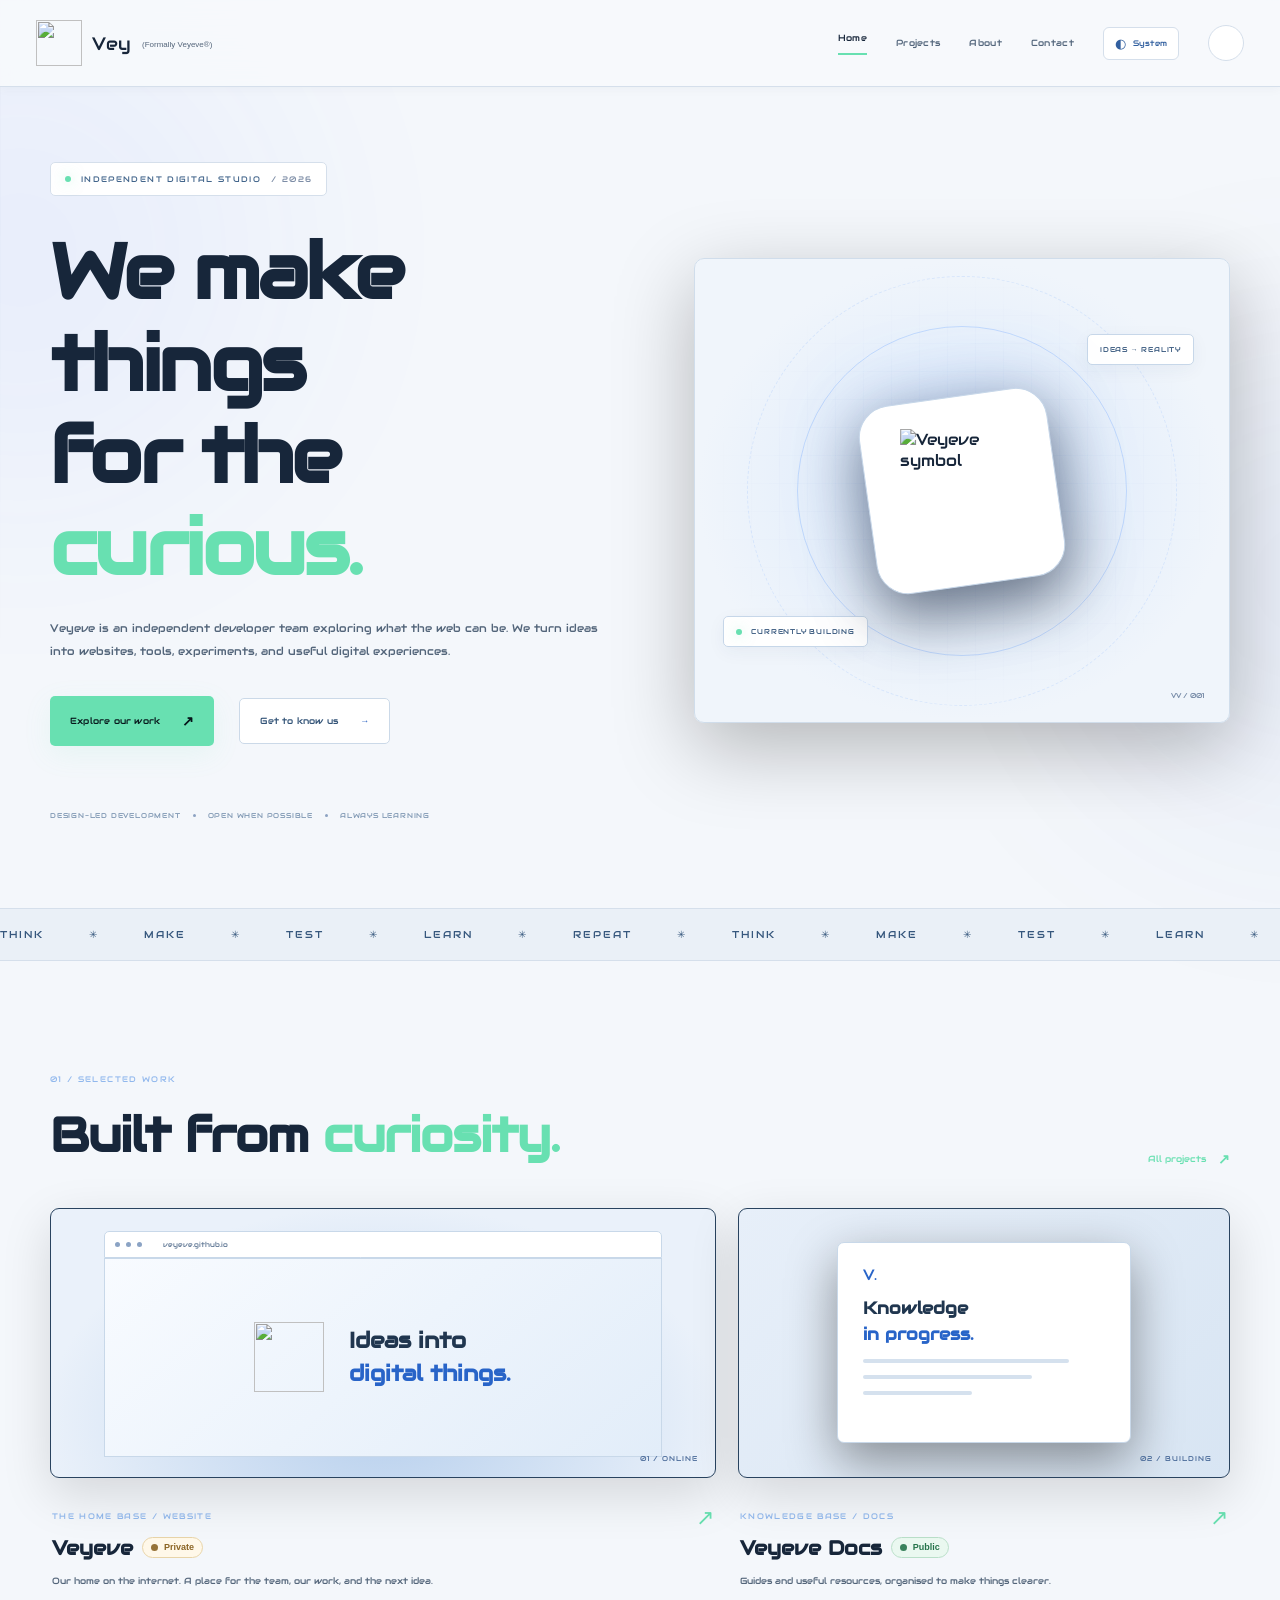
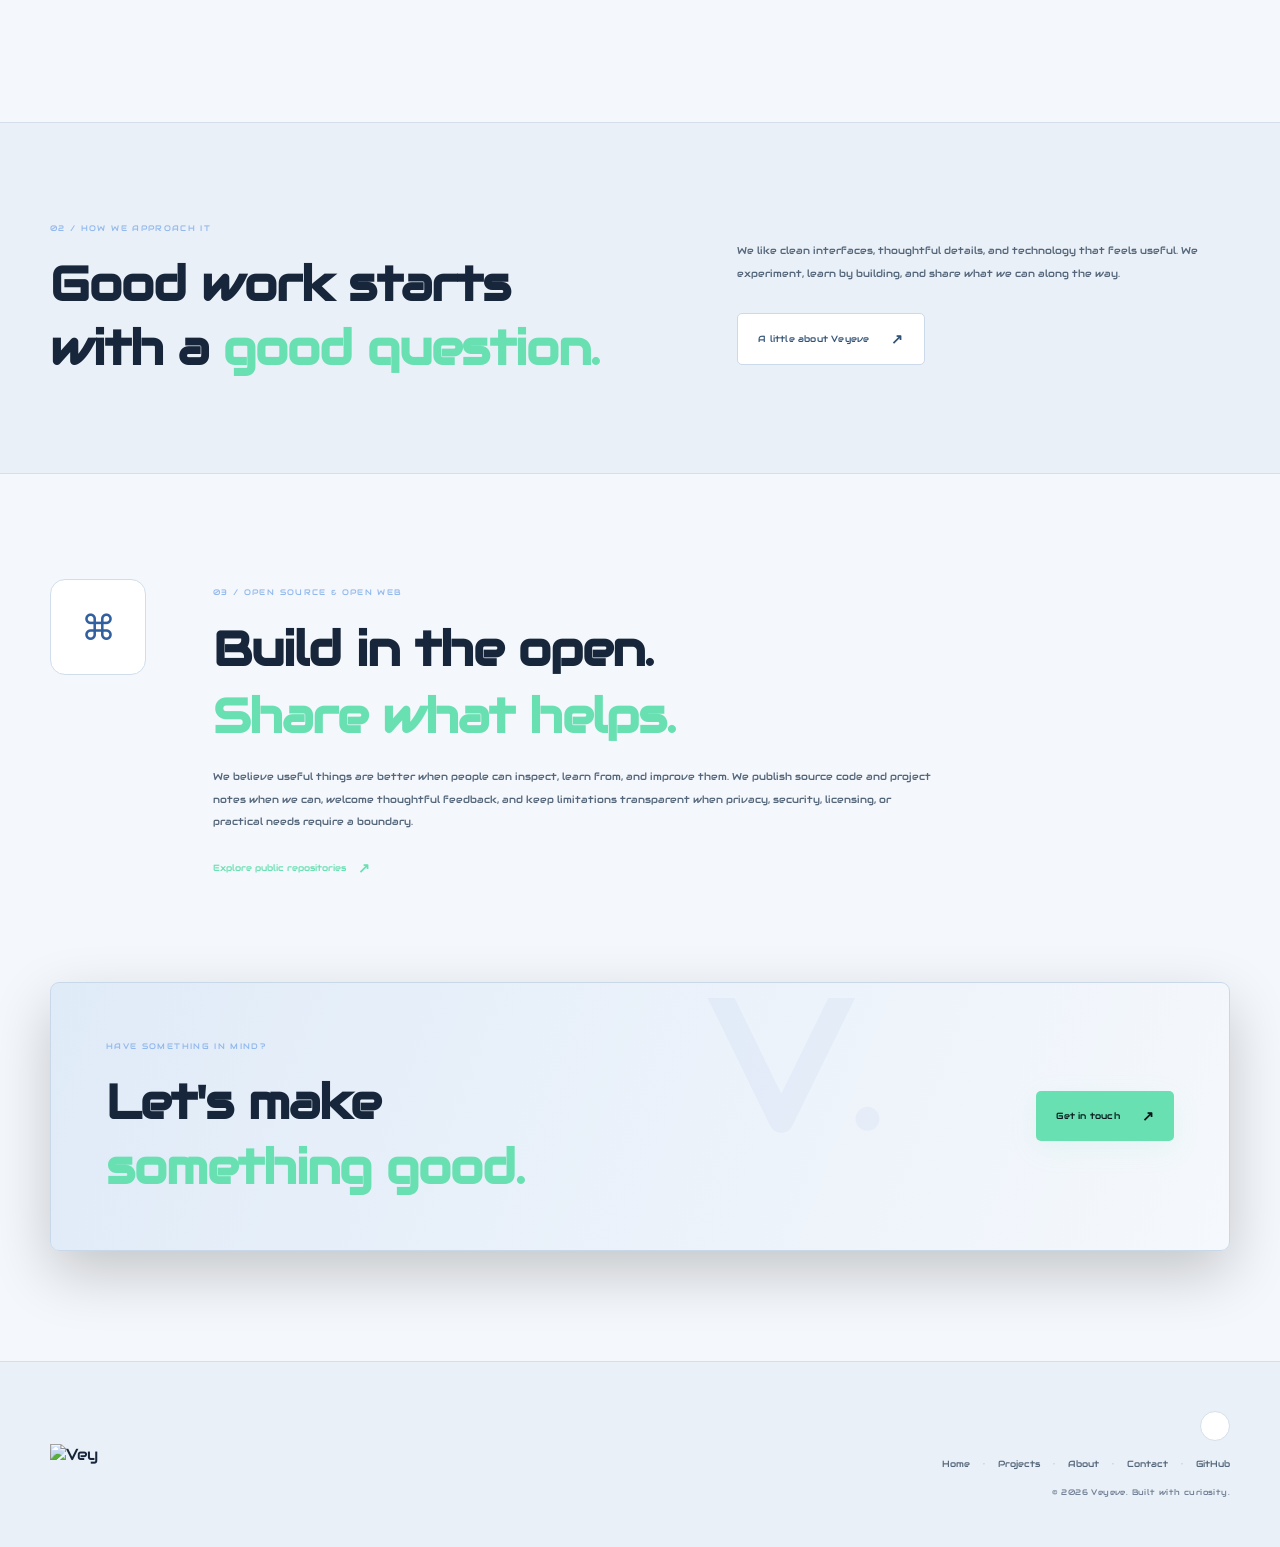
==== index.html @ 9b8e96b6 "Import and format Vey website" ====
<!doctype html>
<html lang="en">
<head>
<meta charset="utf-8"><meta name="viewport" content="width=device-width,initial-scale=1">
<meta name="theme-color" content="#080e20">
<!-- Google tag (gtag.js) -->
<script async src="https://www.googletagmanager.com/gtag/js?id=G-8D0683J9H3"></script>
<script>
  window.dataLayer = window.dataLayer || [];
  function gtag(){dataLayer.push(arguments);}
  gtag('js', new Date());

  gtag('config', 'G-8D0683J9H3');
</script><meta name="description" content="Independent developers building useful things, curious experiments, and thoughtful experiences for the web.">
<meta property="og:title" content="Vey (Formally Veyeve®) — Independent digital studio"><meta property="og:description" content="Independent developers building useful things, curious experiments, and thoughtful experiences for the web.">
<title>Vey (Formally Veyeve®) — Independent digital studio</title><link rel="icon" href="https://raw.githubusercontent.com/Veyeve/veyeve.github.io/main/favicon.ico" sizes="any">
<link rel="preconnect" href="https://fonts.googleapis.com"><link rel="preconnect" href="https://fonts.gstatic.com" crossorigin>
<link href="https://fonts.googleapis.com/css2?family=Audiowide&display=swap" rel="stylesheet">
<link rel="stylesheet" href="styles.css"><script src="script.js" defer></script>
</head><body>
<div class="ambient ambient-one"></div><div class="ambient ambient-two"></div><header class="site-header"><div class="nav-wrap">
<a class="brand" href="index.html" aria-label="Vey home"><img src="https://raw.githubusercontent.com/Veyeve/veyeve.github.io/main/logo.png" alt=""><span>Vey <small class="brand-former">(Formally Veyeve®)</small></span></a>
<button class="menu-toggle" aria-label="Open navigation" aria-expanded="false" aria-controls="primary-nav"><i></i><i></i></button>
<nav class="primary-nav" id="primary-nav" aria-label="Main navigation">
<a class="active" href="index.html">Home</a><a class="" href="projects.html">Projects</a><a class="" href="about.html">About</a><a class="" href="contact.html">Contact</a>
<button class="theme-toggle" id="theme-toggle" type="button" aria-label="Change color theme" title="Change color theme"><span class="theme-icon" aria-hidden="true">◐</span><span class="theme-label">System</span></button>
<a class="nav-social" href="https://github.com/Veyeve" target="_blank" rel="noreferrer" aria-label="GitHub"><img src="https://cdn.simpleicons.org/github/ffffff" alt="" aria-hidden="true"></a>
</nav></div></header>
<main id="main">
<section class="home-hero shell"><div class="hero-copy"><div class="eyebrow-pill"><i></i> INDEPENDENT DIGITAL STUDIO <span> / 2026</span></div>
<h1>We make things<br>for the <em>curious.</em></h1>
<p class="hero-intro">Veyeve is an independent developer team exploring what the web can be. We turn ideas into websites, tools, experiments, and useful digital experiences.</p>
<div class="hero-actions"><a class="button button-primary" href="projects.html">Explore our work <b>↗</b></a><a class="button button-quiet" href="about.html">Get to know us <span>→</span></a></div>
<div class="hero-meta"><span>DESIGN-LED DEVELOPMENT</span><i></i><span>OPEN WHEN POSSIBLE</span><i></i><span>ALWAYS LEARNING</span></div></div>
<div class="hero-visual"><div class="visual-grid"></div><div class="hero-orbit orbit-one"></div><div class="hero-orbit orbit-two"></div><div class="hero-logo"><img src="https://raw.githubusercontent.com/Veyeve/veyeve.github.io/main/logo.png" alt="Veyeve symbol"></div><div class="float-label label-top">IDEAS → REALITY</div><div class="float-label label-bottom"><span class="live-dot"></span> CURRENTLY BUILDING</div><div class="visual-index">VV / 001</div></div></section>
<section class="ticker"><div><span>THINK</span> ✳ <span>MAKE</span> ✳ <span>TEST</span> ✳ <span>LEARN</span> ✳ <span>REPEAT</span> ✳ <span>THINK</span> ✳ <span>MAKE</span> ✳ <span>TEST</span> ✳ <span>LEARN</span> ✳ <span>REPEAT</span> ✳</div></section>
<section class="section shell home-work"><div class="section-top"><div><span class="eyebrow">01 / SELECTED WORK</span><h2>Built from <em>curiosity.</em></h2></div><a class="text-link" href="projects.html">All projects <b>↗</b></a></div>
<div class="home-project-grid"><a class="home-project project-main" href="https://veyeve.github.io" target="_blank" rel="noreferrer"><div class="project-art art-home"><div class="art-browser"><span></span><span></span><span></span><small>veyeve.github.io</small></div><div class="art-hero"><img src="https://raw.githubusercontent.com/Veyeve/veyeve.github.io/main/logo.png" alt=""><b>Ideas into<br><em>digital things.</em></b></div><span class="art-stamp">01 / ONLINE</span></div><div class="project-info"><div><span class="eyebrow">THE HOME BASE / WEBSITE</span><h3>Veyeve <span class="repo-badge private">Private</span></h3><p>Our home on the internet. A place for the team, our work, and the next idea.</p></div><span class="project-arrow">↗</span></div></a>
<a class="home-project" href="https://github.com/Veyeve/Docs" target="_blank" rel="noreferrer"><div class="project-art art-docs"><div class="doc-graphic"><span>V.</span><b>Knowledge<br><em>in progress.</em></b><i></i><i></i><i></i></div><span class="art-stamp">02 / BUILDING</span></div><div class="project-info"><div><span class="eyebrow">KNOWLEDGE BASE / DOCS</span><h3>Veyeve Docs <span class="repo-badge public">Public</span></h3><p>Guides and useful resources, organised to make things clearer.</p></div><span class="project-arrow">↗</span></div></a></div>
</section>
<section class="home-manifesto"><div class="shell manifesto-grid"><div><span class="eyebrow">02 / HOW WE APPROACH IT</span><h2>Good work starts<br>with a <em>good question.</em></h2></div><div><p>We like clean interfaces, thoughtful details, and technology that feels useful. We experiment, learn by building, and share what we can along the way.</p><a class="button button-outline" href="about.html">A little about Veyeve <b>↗</b></a></div></div></section>
<section class="section shell home-open"><div class="open-symbol">⌘</div><div><span class="eyebrow">03 / OPEN SOURCE &amp; OPEN WEB</span><h2>Build in the open.<br><em>Share what helps.</em></h2><p>We believe useful things are better when people can inspect, learn from, and improve them. We publish source code and project notes when we can, welcome thoughtful feedback, and keep limitations transparent when privacy, security, licensing, or practical needs require a boundary.</p><a class="text-link" href="https://github.com/Veyeve?tab=repositories" target="_blank" rel="noreferrer">Explore public repositories <b>↗</b></a></div></section>
<section class="home-cta shell"><div><span class="eyebrow">HAVE SOMETHING IN MIND?</span><h2>Let's make<br><em>something good.</em></h2></div><a class="button button-primary" href="contact.html">Get in touch <b>↗</b></a><span class="cta-mark">V.</span></section>
</main><footer class="footer"><div class="footer-inner shell"><a class="footer-logo" href="index.html" aria-label="Vey home"><img src="https://raw.githubusercontent.com/Veyeve/veyeve.github.io/main/logo.png" alt="Vey"></a><div class="footer-content">
<div class="footer-socials"><a href="https://github.com/Veyeve" target="_blank" rel="noreferrer" aria-label="GitHub"><img src="https://cdn.simpleicons.org/github/ffffff" alt="" aria-hidden="true"></a></div>
<nav class="footer-nav"><a href="index.html">Home</a><span>·</span><a href="projects.html">Projects</a><span>·</span><a href="about.html">About</a><span>·</span><a href="contact.html">Contact</a><span>·</span><a href="https://github.com/Veyeve" target="_blank" rel="noreferrer">GitHub</a></nav>
<p class="footer-copyright">© <span id="year">2026</span> Veyeve. Built with curiosity.</p></div></div></footer><section class="win95-easter" id="win95-easter" aria-hidden="true"><div class="win95-desktop"><div class="win95-icons"><button class="win95-icon" data-win-action="projects"><span>🖥️</span><b>My Projects</b></button><button class="win95-icon" data-win-action="github"><span>🌐</span><b>Internet Explorer</b></button><button class="win95-icon" data-win-action="about"><span>📄</span><b>README.txt</b></button><button class="win95-icon" data-win-action="close"><span>🗑️</span><b>Recycle Bin</b></button></div><div class="win95-window"><div class="win95-titlebar"><span>Welcome to Veyeve 95</span><button data-win-action="close" aria-label="Close">×</button></div><div class="win95-window-body"><div class="win95-logo">V.</div><div><h2>It’s a Veyeve thing.</h2><p>You found the secret desktop. A tiny nostalgic corner of the web — not an actual Windows operating system.</p><button class="win95-action" data-win-action="projects">Explore projects</button></div></div><div class="win95-status">VEYEVE 95 • WEB EDITION</div></div><div class="win95-taskbar"><button class="win95-start" data-win-action="start">▦ Start</button><span class="win95-task-label">Welcome to Veyeve 95</span><span class="win95-clock" id="win95-clock">3:00 PM</span></div><div class="win95-start-menu" id="win95-start-menu"><b>VEYEVE 95</b><button data-win-action="projects">📁 Projects</button><button data-win-action="github">🌐 GitHub</button><button data-win-action="close">⏻ Exit Easter Egg</button></div><div class="win95-exit-hint">ESC TO CLOSE • SHIFT + R</div></div></section><section class="site-search" id="site-search" aria-hidden="true" aria-label="Site search"><div class="site-search-backdrop" data-search-close></div><div class="site-search-panel" role="dialog" aria-modal="true" aria-labelledby="site-search-title"><div class="site-search-heading"><div><span class="eyebrow">VEY / QUICK FIND</span><h2 id="site-search-title">Search the site<span>.</span></h2></div><button class="site-search-close" type="button" data-search-close aria-label="Close search">×</button></div><label class="site-search-field"><span>⌕</span><input id="site-search-input" type="search" autocomplete="off" placeholder="Search projects, pages, topics…"><kbd>ENTER ↵</kbd></label><div class="site-search-results" id="site-search-results" aria-live="polite"><p class="site-search-empty">Search across Vey projects, pages, and information.</p></div><div class="site-search-foot"><span>SHIFT + R TO OPEN</span><span>TYPE <b>CMD</b> FOR THE DESKTOP EASTER EGG · ESC TO CLOSE</span></div></div></section></body></html>
---- styles.css ----
:root {
  --bg:#080e20;
  --panel:#0d1730;
  --panel2:#101e3c;
  --blue:#7594ff;
  --blue2:#9cb2ff;
  --ink:#f1f4ff;
  --muted:#9aa9ca;
  --line:#7893d52b;
  --green:#8cb9ad;
  --font:"Audiowide",sans-serif;
}
* {
  box-sizing:border-box;
}
html {
  scroll-behavior:smooth;
  scroll-padding-top:95px;
}
body {
  margin:0;
  background:var(--bg);
  color:var(--ink);
  font-family:var(--font);
  font-weight:400;
  overflow-x:hidden;
}
body:before {
  content:"";
  position:fixed;
  inset:0;
  z-index:-2;
  pointer-events:none;
  background:linear-gradient(#7e9fff08 1px,transparent 1px),linear-gradient(90deg,#7e9fff08 1px,transparent 1px);
  background-size:54px 54px;
  mask-image:linear-gradient(to bottom,#000,transparent 80%);
}
a {
  color:inherit;
  text-decoration:none;
}
button,input {
  font:inherit;
}
.shell {
  width:min(1160px,calc(100% - 64px));
  margin-inline:auto;
}
.ambient {
  position:absolute;
  z-index:-1;
  pointer-events:none;
  width:500px;
  height:500px;
  border-radius:50%;
  filter:blur(110px);
  opacity:.13;
}
.ambient-one {
  top:0;
  left:-230px;
  background:#315eff;
}
.ambient-two {
  top:330px;
  right:-280px;
  background:#234bb8;
}
.site-header {
  position:sticky;
  top:0;
  z-index:20;
  background:#080e20e8;
  border-bottom:1px solid var(--line);
  backdrop-filter:blur(18px);
}
.nav-wrap {
  width:min(1240px,calc(100% - 64px));
  height:82px;
  margin:auto;
  display:flex;
  align-items:center;
  justify-content:space-between;
}
.brand {
  display:flex;
  align-items:center;
  gap:12px;
  font-size:17px;
  letter-spacing:.4px;
}
.brand img {
  width:43px;
  height:43px;
  object-fit:contain;
}
.reg {
  font-size:9px;
  vertical-align:top;
  color:var(--blue2);
}
.primary-nav {
  display:flex;
  align-items:center;
  gap:32px;
}
.primary-nav>a {
  font-size:9px;
  color:#9eacce;
  transition:color .2s;
}
.primary-nav>a:hover,.primary-nav>a.active {
  color:#fff;
}
.primary-nav>a.active:not(.nav-social):after {
  content:"";
  display:block;
  height:2px;
  margin-top:7px;
  background:var(--blue);
}
.primary-nav .nav-social {
  display:grid;
  place-items:center;
  width:36px;
  height:36px;
  border:1px solid var(--line);
  border-radius:50%;
  font-size:15px;
  color:var(--blue2);
}
.menu-toggle {
  display:none;
  background:none;
  border:0;
}
.home-hero {
  min-height:670px;
  display:grid;
  grid-template-columns:1.04fr .96fr;
  align-items:center;
  gap:35px;
  padding-top:65px;
  padding-bottom:80px;
}
.hero-copy {
  position:relative;
  z-index:2;
}
.eyebrow,.eyebrow-pill {
  font-size:8px;
  letter-spacing:1.25px;
  color:#91a6dc;
}
.eyebrow-pill {
  display:inline-flex;
  align-items:center;
  gap:10px;
  padding:10px 13px;
  border:1px solid #7893d54a;
  border-radius:4px;
  background:#101b35;
}
.eyebrow-pill i,.live-dot {
  width:6px;
  height:6px;
  border-radius:50%;
  background:#91aaff;
  box-shadow:0 0 12px #789aff;
}
.eyebrow-pill span {
  color:#5d709f;
}
.home-hero h1,.page-hero h1 {
  margin:30px 0 22px;
  font-size:clamp(48px,6.6vw,84px);
  line-height:1.17;
  letter-spacing:-3px;
}
.home-hero h1 em,.page-hero h1 em,.section h2 em,.home-manifesto h2 em,.home-cta h2 em,.project-info h3 em,.story-copy h2 em,.open-source-section h2 em,.page-end h2 em,.contact-primary h2 em {
  font-style:normal;
  color:var(--blue2);
}
.hero-intro,.page-hero>p {
  max-width:570px;
  color:var(--muted);
  font-size:11px;
  line-height:2.15;
}
.hero-actions {
  display:flex;
  align-items:center;
  gap:25px;
  margin-top:32px;
}
.button {
  display:inline-flex;
  align-items:center;
  justify-content:center;
  gap:22px;
  padding:16px 19px;
  border-radius:4px;
  font-size:9px;
  transition:transform .2s,background .2s,border-color .2s;
}
.button:hover {
  transform:translateY(-3px);
}
.button b {
  font-size:14px;
}
.button-primary {
  background:var(--blue);
  color:#071026;
}
.button-primary:hover {
  background:#a8bbff;
}
.button-quiet {
  color:#c2cdef;
  border:1px solid var(--line);
}
.button-quiet span {
  color:var(--blue2);
}
.hero-meta {
  display:flex;
  align-items:center;
  gap:12px;
  flex-wrap:wrap;
  margin-top:65px;
  color:#697ca9;
  font-size:7px;
  letter-spacing:.8px;
}
.hero-meta i {
  width:3px;
  height:3px;
  border-radius:50%;
  background:#7f97da;
}
.hero-visual {
  height:490px;
  position:relative;
  display:grid;
  place-items:center;
  overflow:hidden;
  border:1px solid var(--line);
  border-radius:8px;
  background:radial-gradient(ellipse at center,#1c3264 0,#0d1832 45%,#0a1227 75%);
}
.visual-grid {
  position:absolute;
  inset:0;
  background:linear-gradient(#92aaff0d 1px,transparent 1px),linear-gradient(90deg,#92aaff0d 1px,transparent 1px);
  background-size:30px 30px;
  mask-image:radial-gradient(ellipse,#000,transparent 75%);
}
.hero-orbit {
  position:absolute;
  width:330px;
  height:330px;
  border:1px solid #93aaff42;
  border-radius:50%;
}
.orbit-two {
  width:430px;
  height:430px;
  border-style:dashed;
  opacity:.5;
}
.hero-logo {
  position:relative;
  z-index:2;
  width:190px;
  height:190px;
  display:grid;
  place-items:center;
  border:1px solid #9ab0ff55;
  border-radius:45px;
  background:#0d1c3a;
  box-shadow:0 0 80px #5379ff44,0 20px 60px #0008;
  transform:rotate(-8deg);
}
.hero-logo img {
  width:125px;
  height:125px;
  object-fit:contain;
  transform:rotate(8deg);
}
.float-label {
  position:absolute;
  padding:10px 12px;
  border:1px solid #91aaff4a;
  border-radius:4px;
  background:#0a1429d9;
  color:#c7d4ff;
  font-size:7px;
  letter-spacing:.8px;
}
.label-top {
  top:75px;
  right:35px;
}
.label-bottom {
  bottom:75px;
  left:28px;
  display:flex;
  align-items:center;
  gap:9px;
}
.visual-index {
  position:absolute;
  right:25px;
  bottom:22px;
  color:#6478ad;
  font-size:7px;
}
.ticker {
  overflow:hidden;
  border-block:1px solid var(--line);
  background:#0b142a;
  padding:20px 0;
}
.ticker>div {
  width:max-content;
  display:flex;
  align-items:center;
  gap:45px;
  color:#91a6dd;
  font-size:10px;
  letter-spacing:2px;
  animation:marquee 32s linear infinite;
}
.ticker span {
  color:#dce5ff;
}
.ticker span:nth-child(5n+1) {
  color:var(--blue2);
}
@keyframes marquee {
  to {
    transform:translateX(-30%);
  }
}
.section {
  padding-top:115px;
  padding-bottom:115px;
}
.section-top {
  display:flex;
  align-items:end;
  justify-content:space-between;
  gap:25px;
  margin-bottom:45px;
}
.section h2,.home-manifesto h2,.home-cta h2,.story-copy h2,.open-source-section h2,.page-end h2,.contact-primary h2 {
  margin:16px 0 0;
  font-size:clamp(31px,4.2vw,50px);
  line-height:1.35;
  letter-spacing:-1.5px;
}
.text-link {
  display:inline-flex;
  gap:12px;
  align-items:center;
  color:var(--blue2);
  font-size:9px;
}
.text-link b {
  font-size:14px;
}
.home-project-grid {
  display:grid;
  grid-template-columns:1.15fr .85fr;
  gap:22px;
}
.home-project {
  display:block;
  min-width:0;
}
.project-art {
  position:relative;
  height:300px;
  overflow:hidden;
  border:1px solid var(--line);
  border-radius:6px;
}
.art-home {
  background:radial-gradient(ellipse at 50% 80%,#294a91,#101c3a 60%,#0b1429);
}
.art-browser {
  position:absolute;
  top:22px;
  left:8%;
  width:84%;
  height:27px;
  display:flex;
  align-items:center;
  gap:6px;
  padding:0 10px;
  border:1px solid #829bda55;
  border-radius:5px 5px 0 0;
  background:#0b1329;
}
.art-browser span {
  width:5px;
  height:5px;
  border-radius:50%;
  background:#8198d4;
}
.art-browser small {
  margin-left:15px;
  color:#8499ce;
  font-size:7px;
}
.art-hero {
  position:absolute;
  inset:49px 8% 20px;
  display:flex;
  align-items:center;
  justify-content:center;
  gap:25px;
  border:1px solid #829bda33;
  background:linear-gradient(140deg,#101d3c,#172c56);
}
.art-hero img {
  width:70px;
  height:70px;
  object-fit:contain;
}
.art-hero b {
  font-size:22px;
  line-height:1.5;
}
.art-hero em {
  font-style:normal;
  color:#a4b8ff;
}
.art-stamp {
  position:absolute;
  right:17px;
  bottom:14px;
  color:#94a8df;
  font-size:7px;
  letter-spacing:1px;
}
.art-docs {
  display:grid;
  place-items:center;
  background:linear-gradient(135deg,#14254b,#0a1329);
}
.doc-graphic {
  width:60%;
  height:75%;
  padding:22px 25px;
  border:1px solid #8aa5ff55;
  border-radius:4px;
  background:#0b142a;
  box-shadow:15px 20px 50px #0006;
  display:flex;
  flex-direction:column;
  gap:12px;
}
.doc-graphic>span {
  color:var(--blue2);
  font-size:15px;
}
.doc-graphic b {
  font-size:17px;
  line-height:1.5;
}
.doc-graphic em {
  color:var(--blue2);
  font-style:normal;
}
.doc-graphic i {
  width:85%;
  height:4px;
  border-radius:5px;
  background:#3d527e;
}
.doc-graphic i:nth-last-child(2) {
  width:70%;
}
.doc-graphic i:last-child {
  width:45%;
}
.project-info {
  display:flex;
  justify-content:space-between;
  gap:20px;
  padding:23px 2px;
}
.project-info h3 {
  margin:11px 0;
  font-size:21px;
}
.project-info p {
  max-width:460px;
  margin:0;
  color:var(--muted);
  font-size:9px;
  line-height:2;
}
.project-arrow {
  font-size:22px;
  color:var(--blue2);
}
.home-manifesto {
  padding:90px 0;
  border-block:1px solid var(--line);
  background:linear-gradient(100deg,#101d3a,#0a1226);
}
.manifesto-grid {
  display:grid;
  grid-template-columns:1.1fr .9fr;
  gap:65px;
  align-items:center;
}
.manifesto-grid>div:nth-child(2)>p,.home-open p,.open-source-section p,.story-copy p,.contact-primary p,.contact-note p {
  color:var(--muted);
  font-size:10px;
  line-height:2.2;
}
.manifesto-grid .button {
  margin-top:18px;
}
.button-outline {
  border:1px solid #829bda66;
  color:#d8e1ff;
}
.home-open {
  display:grid;
  grid-template-columns:150px 1fr;
  gap:35px;
  align-items:start;
}
.open-symbol {
  width:105px;
  height:105px;
  display:grid;
  place-items:center;
  border:1px solid #829bda66;
  border-radius:20px;
  color:var(--blue2);
  font-size:35px;
  background:#101d3a;
}
.home-open h2 {
  margin:16px 0;
}
.home-open p {
  max-width:730px;
}
.home-open .text-link {
  margin-top:15px;
}
.home-cta {
  position:relative;
  display:flex;
  align-items:center;
  justify-content:space-between;
  gap:30px;
  margin-bottom:115px;
  padding:48px 55px;
  overflow:hidden;
  border:1px solid #8ca5ff55;
  border-radius:7px;
  background:linear-gradient(110deg,#14264e,#0d1730);
}
.home-cta h2 {
  margin-bottom:0;
}
.cta-mark {
  position:absolute;
  right:29%;
  top:-40px;
  color:#7897ff0d;
  font-size:190px;
}
.footer {
  border-top:1px solid var(--line);
  background:#070c19;
}
.footer-inner {
  min-height:170px;
  display:flex;
  align-items:center;
  justify-content:space-between;
  gap:35px;
  padding-block:35px;
}
.footer-logo img {
  width:65px;
  height:65px;
  object-fit:contain;
}
.footer-content {
  display:flex;
  flex-direction:column;
  align-items:flex-end;
  gap:17px;
}
.footer-socials {
  display:flex;
  gap:9px;
}
.footer-socials a {
  width:30px;
  height:30px;
  display:grid;
  place-items:center;
  border:1px solid var(--line);
  border-radius:50%;
  color:var(--blue2);
  font-size:8px;
}
.footer-nav {
  display:flex;
  align-items:center;
  gap:13px;
  flex-wrap:wrap;
  color:#8b9bc1;
  font-size:8px;
}
.footer-nav span {
  color:#45557d;
}
.footer-copyright {
  margin:0;
  color:#59698e;
  font-size:7px;
  letter-spacing:.4px;
}
/* Inner pages */
.page-hero {
  padding-top:100px;
  padding-bottom:45px;
}
.page-hero h1 {
  font-size:clamp(48px,7vw,82px);
  margin:30px 0 18px;
}
.page-hero>p {
  max-width:650px;
}
.page-hero-foot {
  display:flex;
  justify-content:space-between;
  gap:20px;
  margin-top:65px;
  padding-top:18px;
  border-top:1px solid var(--line);
  color:#6f82b1;
  font-size:7px;
  letter-spacing:1px;
}
.projects-list {
  padding-top:55px;
}
.project-row {
  display:grid;
  grid-template-columns:1fr 1fr;
  gap:70px;
  align-items:center;
  padding:35px 0 65px;
  border-bottom:1px solid var(--line);
}
.project-row.reverse .project-row-art {
  order:2;
}
.project-row-art {
  height:330px;
  position:relative;
  display:block;
  overflow:hidden;
  border:1px solid var(--line);
  border-radius:6px;
}
.project-row-art .art-browser {
  top:25px;
}
.project-row-art .art-hero {
  inset:52px 8% 25px;
}
.project-row-art .doc-graphic {
  height:78%;
}
.project-row-copy h2 {
  margin:17px 0;
  font-size:35px;
}
.project-row-copy p {
  color:var(--muted);
  font-size:10px;
  line-height:2.2;
}
.tag-list {
  display:flex;
  flex-wrap:wrap;
  gap:8px;
  margin:22px 0;
}
.tag-list span {
  padding:7px 9px;
  border:1px solid var(--line);
  border-radius:3px;
  color:#9eafd9;
  font-size:7px;
}
.art-lab {
  display:grid;
  place-items:center;
  background:radial-gradient(ellipse,#1c3261,#0a1329);
}
.code-card {
  width:70%;
  padding:25px;
  border:1px solid #8ca5ff55;
  border-radius:5px;
  background:#091329;
  display:flex;
  flex-direction:column;
  gap:15px;
  color:#b6c7f3;
  font-size:9px;
}
.code-card>span {
  padding-bottom:12px;
  border-bottom:1px solid var(--line);
  color:#7e94cc;
}
.code-card i {
  color:#a6b7ff;
  font-style:normal;
}
.code-card em {
  color:#c8a8ff;
  font-style:normal;
}
.page-end {
  padding-top:20px;
  padding-bottom:115px;
}
.page-end .button {
  margin-top:30px;
}
/* About */
.about-story {
  display:grid;
  grid-template-columns:.85fr 1.15fr;
  gap:85px;
  align-items:center;
}
.story-visual {
  height:350px;
  position:relative;
  display:grid;
  place-items:center;
  overflow:hidden;
  border:1px solid var(--line);
  border-radius:6px;
  background:radial-gradient(ellipse,#1c3264,#0a142b);
}
.story-visual img {
  width:130px;
  height:130px;
  object-fit:contain;
  z-index:1;
}
.story-orbit {
  position:absolute;
  width:260px;
  height:260px;
  border:1px solid #91aaff55;
  border-radius:50%;
  box-shadow:0 0 80px #5379ff24;
}
.story-visual>span {
  position:absolute;
  bottom:20px;
  color:#8298ce;
  font-size:7px;
  letter-spacing:1px;
}
.story-copy h2 {
  margin-bottom:20px;
}
.values-section {
  padding:90px 0;
  border-block:1px solid var(--line);
  background:#0b142a;
}
.values-section .section-top>p {
  max-width:270px;
  color:var(--muted);
  font-size:9px;
  line-height:2;
}
.values-grid {
  display:grid;
  grid-template-columns:repeat(4,1fr);
  gap:12px;
}
.values-grid article {
  min-height:190px;
  padding:22px 18px;
  border:1px solid var(--line);
  border-radius:5px;
  background:#0d1932;
}
.values-grid article>span {
  color:var(--blue2);
  font-size:8px;
}
.values-grid h3 {
  margin:35px 0 12px;
  font-size:13px;
}
.values-grid p {
  color:var(--muted);
  font-size:8px;
  line-height:2;
}
.open-source-section {
  display:grid;
  grid-template-columns:.8fr 1.2fr;
  gap:80px;
  align-items:start;
}
.open-source-section h2 {
  font-size:clamp(36px,4vw,52px);
}
.open-source-section .text-link {
  margin-top:15px;
}
/* Contact */
.contact-hero {
  padding-bottom:65px;
}
.contact-main {
  display:grid;
  grid-template-columns:.9fr 1.1fr;
  gap:80px;
  padding-top:50px;
}
.contact-primary h2 {
  margin-bottom:20px;
}
.contact-primary p {
  max-width:400px;
  margin-bottom:28px;
}
.contact-options {
  border-top:1px solid var(--line);
}
.contact-options>a {
  display:grid;
  grid-template-columns:48px 1fr 20px;
  gap:18px;
  align-items:center;
  padding:22px 0;
  border-bottom:1px solid var(--line);
}
.contact-option-icon {
  width:44px;
  height:44px;
  display:grid;
  place-items:center;
  border:1px solid #829bda55;
  border-radius:5px;
  color:var(--blue2);
  font-size:12px;
}
.contact-options small {
  display:block;
  margin-bottom:8px;
  color:#7186bb;
  font-size:7px;
  letter-spacing:1px;
}
.contact-options strong {
  font-size:13px;
}
.contact-options p {
  margin:7px 0 0;
  color:var(--muted);
  font-size:8px;
}
.contact-options>a>b {
  color:var(--blue2);
}
.contact-note {
  padding:28px 0 100px;
  border-top:1px solid var(--line);
}
.contact-note p {
  max-width:780px;
}
/* Run overlay + shell */
.run-overlay {
  position:fixed;
  inset:0;
  z-index:1000;
  display:none;
  align-items:flex-start;
  justify-content:center;
  padding:18vh 20px 30px;
  background:#020510c9;
  backdrop-filter:blur(13px);
}
.run-overlay.is-open {
  display:flex;
}
.run-dialog {
  width:min(620px,100%);
  overflow:hidden;
  border:1px solid #5979ed80;
  border-radius:10px;
  background:#0a1228;
  box-shadow:0 30px 100px #000a;
  color:#dce5ff;
}
.run-dialog-head,.run-dialog-foot {
  display:flex;
  justify-content:space-between;
  gap:12px;
  padding:13px 17px;
  color:#8298d8;
  font-size:8px;
  letter-spacing:1px;
}
.run-dialog-head {
  border-bottom:1px solid var(--line);
}
.run-input-row {
  display:flex;
  align-items:center;
  gap:13px;
  padding:19px 18px;
  border-bottom:1px solid var(--line);
}
.run-input-row>span {
  font-size:25px;
  color:#8ca7ff;
}
.run-input-row input {
  flex:1;
  min-width:0;
  border:0;
  outline:0;
  background:transparent;
  color:#f4f6ff;
  font-size:14px;
}
.run-input-row input::placeholder {
  color:#61739f;
}
.run-input-row kbd {
  padding:6px 8px;
  border:1px solid #6f8dff35;
  border-radius:4px;
  color:#9aaddf;
  font-size:7px;
}
.run-hint {
  display:flex;
  align-items:center;
  gap:12px;
  padding:14px 18px;
  color:#9eb2f0;
  font-size:10px;
}
.run-hint>span {
  display:grid;
  place-items:center;
  width:27px;
  height:27px;
  border:1px solid #718fff45;
  border-radius:5px;
}
.run-hint small {
  margin-left:auto;
  color:#7588ba;
  font-size:8px;
}
.run-dialog-foot {
  background:#080e20;
  border-top:1px solid var(--line);
  font-size:7px;
}
.command-screen {
  display:none;
  position:fixed;
  inset:0;
  z-index:1001;
  overflow:auto;
  background:#050916;
  color:#dce5ff;
}
body.command-mode {
  overflow:hidden;
}
body.command-mode>*:not(#command-screen):not(#run-overlay) {
  visibility:hidden;
}
body.command-mode .command-screen {
  display:block;
}
.cmd-topbar {
  height:66px;
  display:flex;
  align-items:center;
  justify-content:space-between;
  padding:0 4.5%;
  border-bottom:1px solid var(--line);
  background:#080f22;
}
.cmd-brand {
  display:flex;
  align-items:center;
  gap:10px;
  font-size:14px;
  letter-spacing:1px;
}
.cmd-brand img {
  width:35px;
  height:35px;
  object-fit:contain;
}
.cmd-brand span {
  color:var(--blue2);
  animation:blink 1s steps(2,start) infinite;
}
.cmd-topmeta {
  display:flex;
  align-items:center;
  gap:24px;
  color:#7186bc;
  font-size:7px;
  letter-spacing:.8px;
}
.cmd-topmeta>span:first-child {
  color:#9eb2ff;
}
.cmd-topmeta i {
  display:inline-block;
  width:6px;
  height:6px;
  margin-right:7px;
  border-radius:50%;
  background:#82a0ff;
  box-shadow:0 0 10px #5278ff;
}
.cmd-topmeta button {
  padding:9px 12px;
  border:1px solid #6f8dff55;
  border-radius:4px;
  background:#111d3c;
  color:#b9c9ff;
  font-size:7px;
  cursor:pointer;
}
.cmd-layout {
  display:grid;
  grid-template-columns:220px minmax(0,1fr);
  min-height:calc(100vh - 110px);
}
.cmd-sidebar {
  display:flex;
  flex-direction:column;
  gap:17px;
  padding:28px 18px;
  border-right:1px solid var(--line);
  background:#080f20;
  color:#7589bd;
  font-size:8px;
}
.cmd-sidebar a {
  color:#7589bd;
}
.cmd-side-label {
  margin-bottom:3px;
  color:#53699f;
  font-size:7px;
  letter-spacing:1.2px;
}
.cmd-side-active {
  padding:11px 10px;
  border:1px solid #718fff30;
  border-radius:5px;
  background:#15244a;
  color:#dce5ff;
}
.cmd-side-bottom {
  display:flex;
  flex-direction:column;
  gap:13px;
  margin-top:auto;
  padding-top:20px;
  border-top:1px solid var(--line);
  font-size:7px;
}
.cmd-main {
  width:min(100%,1050px);
  padding:clamp(28px,6vw,75px);
  margin:0 auto;
  display:flex;
  flex-direction:column;
  min-height:calc(100vh - 110px);
}
.cmd-eyebrow {
  color:#7f98e1;
  font-size:8px;
  letter-spacing:1.4px;
}
.cmd-welcome h1 {
  margin:18px 0 10px;
  font-size:clamp(27px,4vw,46px);
}
.cmd-welcome h1 span {
  color:#7e9bff;
}
.cmd-welcome p {
  max-width:650px;
  color:#8e9fc9;
  font-size:10px;
  line-height:2;
}
.cmd-output {
  min-height:170px;
  margin-top:36px;
  padding:21px;
  border:1px solid #718fff30;
  border-radius:7px;
  background:linear-gradient(145deg,#0a142c,#070d1d);
  font-size:9px;
  line-height:2.2;
  color:#aebfe9;
}
.cmd-output p {
  margin:0 0 5px;
}
.cmd-output b {
  color:#a8bcff;
}
.cmd-muted {
  color:#6f85bd;
}
.cmd-prompt {
  display:flex;
  align-items:center;
  gap:10px;
  margin-top:18px;
  padding:15px 17px;
  border:1px solid #718fff38;
  border-radius:6px;
  background:#0a1429;
}
.cmd-prompt label {
  flex-shrink:0;
  color:#9eb2f0;
  font-size:9px;
}
.cmd-prompt label i {
  color:#c6d2ff;
  font-style:normal;
}
.cmd-prompt input {
  flex:1;
  min-width:0;
  border:0;
  outline:0;
  background:transparent;
  color:#f2f5ff;
  font-size:10px;
  caret-color:#91aaff;
}
.cmd-caret {
  color:#91aaff;
  animation:blink 1s steps(2,start) infinite;
}
.cmd-bottomline {
  display:flex;
  justify-content:space-between;
  gap:12px;
  margin-top:auto;
  padding-top:28px;
  color:#6076b0;
  font-size:7px;
  letter-spacing:.7px;
}
.cmd-shortcut-hint {
  position:fixed;
  right:4.5%;
  bottom:18px;
  display:flex;
  gap:9px;
  align-items:center;
  color:#a7b9ed;
  font-size:7px;
}
.cmd-shortcut-hint span {
  margin-right:12px;
  color:#6176ad;
}
@keyframes blink {
  to {
    opacity:0;
  }
}
@media(max-width:850px) {
  .home-hero {
    grid-template-columns:1fr;
    padding-top:75px;
  }
  .hero-visual {
    height:390px;
  }
  .manifesto-grid,.about-story,.open-source-section,.contact-main {
    grid-template-columns:1fr;
    gap:35px;
  }
  .values-grid {
    grid-template-columns:repeat(2,1fr);
  }
  .project-row {
    gap:35px;
  }
  .project-row-art {
    height:270px;
  }
}
@media(max-width:650px) {
  .shell,.nav-wrap {
    width:calc(100% - 36px);
  }
  .nav-wrap {
    height:70px;
  }
  .brand {
    font-size:14px;
  }
  .brand img {
    width:37px;
    height:37px;
  }
  .menu-toggle {
    display:flex;
    flex-direction:column;
    gap:5px;
    padding:10px;
  }
  .menu-toggle i {
    display:block;
    width:22px;
    height:1px;
    background:#d9e2ff;
  }
  .primary-nav {
    display:none;
    position:absolute;
    top:70px;
    left:0;
    right:0;
    flex-direction:column;
    align-items:stretch;
    gap:0;
    padding:10px 18px 20px;
    background:#080e20;
    border-bottom:1px solid var(--line);
  }
  .primary-nav.is-open {
    display:flex;
  }
  .primary-nav>a {
    padding:14px 5px;
  }
  .primary-nav>a.active:not(.nav-social):after {
    display:none;
  }
  .primary-nav .nav-social {
    display:none;
  }
  .home-hero {
    min-height:0;
    padding-top:65px;
    padding-bottom:55px;
    gap:45px;
  }
  .home-hero h1,.page-hero h1 {
    font-size:clamp(42px,12vw,64px);
    letter-spacing:-2px;
  }
  .hero-intro,.page-hero>p {
    font-size:9px;
  }
  .hero-actions {
    gap:10px;
    flex-wrap:wrap;
  }
  .button {
    padding:14px;
    font-size:8px;
  }
  .hero-meta {
    margin-top:38px;
    font-size:6px;
  }
  .hero-visual {
    height:320px;
  }
  .hero-logo {
    width:135px;
    height:135px;
    border-radius:32px;
  }
  .hero-logo img {
    width:90px;
    height:90px;
  }
  .hero-orbit {
    width:240px;
    height:240px;
  }
  .orbit-two {
    width:300px;
    height:300px;
  }
  .label-top {
    top:35px;
    right:15px;
  }
  .label-bottom {
    bottom:35px;
    left:13px;
  }
  .section {
    padding-top:75px;
    padding-bottom:75px;
  }
  .section-top {
    align-items:flex-start;
    flex-direction:column;
    margin-bottom:30px;
  }
  .home-project-grid {
    grid-template-columns:1fr;
    gap:15px;
  }
  .project-art {
    height:250px;
  }
  .art-hero b {
    font-size:17px;
  }
  .art-hero img {
    width:55px;
    height:55px;
  }
  .project-info h3 {
    font-size:17px;
  }
  .home-manifesto {
    padding:65px 0;
  }
  .manifesto-grid {
    gap:25px;
  }
  .home-open {
    grid-template-columns:1fr;
    gap:20px;
  }
  .open-symbol {
    width:75px;
    height:75px;
    font-size:27px;
  }
  .home-cta {
    align-items:flex-start;
    flex-direction:column;
    margin-bottom:75px;
    padding:30px 25px;
  }
  .cta-mark {
    right:8%;
    font-size:130px;
  }
  .footer-inner {
    align-items:flex-start;
    gap:20px;
  }
  .footer-logo img {
    width:48px;
    height:48px;
  }
  .footer-content {
    align-items:flex-end;
    gap:12px;
  }
  .footer-nav {
    justify-content:flex-end;
    gap:8px;
    font-size:7px;
  }
  .footer-copyright {
    font-size:6px;
    text-align:right;
  }
  .page-hero {
    padding-top:65px;
  }
  .page-hero-foot {
    margin-top:40px;
    font-size:6px;
  }
  .projects-list {
    padding-top:30px;
  }
  .project-row {
    grid-template-columns:1fr;
    gap:20px;
    padding:20px 0 38px;
  }
  .project-row.reverse .project-row-art {
    order:0;
  }
  .project-row-art {
    height:245px;
  }
  .project-row-copy h2 {
    font-size:28px;
  }
  .page-end {
    padding-bottom:75px;
  }
  .about-story {
    gap:30px;
  }
  .story-visual {
    height:270px;
  }
  .values-section {
    padding:65px 0;
  }
  .values-grid {
    gap:9px;
  }
  .values-grid article {
    min-height:170px;
    padding:16px 13px;
  }
  .values-grid h3 {
    font-size:11px;
    margin-top:25px;
  }
  .values-grid p {
    font-size:7px;
  }
  .open-source-section {
    gap:20px;
  }
  .contact-main {
    gap:35px;
  }
  .contact-note {
    padding-bottom:70px;
  }
  .run-overlay {
    padding-top:13vh;
  }
  .run-dialog-head,.run-dialog-foot {
    font-size:6px;
    padding:11px;
  }
  .run-input-row {
    padding:16px 12px;
  }
  .run-input-row input {
    font-size:10px;
  }
  .run-hint {
    font-size:8px;
  }
  .run-hint small {
    font-size:6px;
  }
  .cmd-topbar {
    height:58px;
    padding:0 15px;
  }
  .cmd-brand {
    font-size:11px;
  }
  .cmd-brand img {
    width:29px;
    height:29px;
  }
  .cmd-topmeta {
    gap:9px;
    font-size:6px;
  }
  .cmd-topmeta>span:nth-child(2) {
    display:none;
  }
  .cmd-topmeta button {
    font-size:6px;
    padding:8px;
  }
  .cmd-layout {
    grid-template-columns:1fr;
    min-height:calc(100vh - 58px);
  }
  .cmd-sidebar {
    display:none;
  }
  .cmd-main {
    min-height:calc(100vh - 58px);
    padding:34px 18px 65px;
  }
  .cmd-welcome p {
    font-size:8px;
  }
  .cmd-output {
    margin-top:26px;
    padding:15px;
    font-size:8px;
  }
  .cmd-prompt {
    gap:7px;
    padding:13px 10px;
  }
  .cmd-prompt label {
    font-size:7px;
  }
  .cmd-prompt input {
    font-size:8px;
  }
  .cmd-bottomline {
    font-size:5px;
  }
  .cmd-shortcut-hint {
    right:16px;
    bottom:12px;
    font-size:6px;
  }
}
@media(prefers-reduced-motion:reduce) {
  html {
    scroll-behavior:auto;
  }
  .ticker>div {
    animation:none;
  }
  .cmd-brand span,.cmd-caret {
    animation:none;
  }
}
/* Google Sites-inspired visual system: bright canvas, clear navigation, roomy sections */
:root {
  --bg:#f5f7fb;
  --panel:#ffffff;
  --panel2:#edf2fb;
  --blue:#2864c8;
  --blue2:#2459aa;
  --ink:#17243b;
  --muted:#58677e;
  --line:#dce3ee;
  --green:#477c70;
}
html {
  scroll-padding-top:90px;
}
body {
  background:#f5f7fb;
  color:#17243b;
}
body:before {
  display:none;
}
.ambient {
  opacity:.055;
  filter:blur(125px);
}
.site-header {
  background:#fff;
  border-bottom:1px solid #e4e9f1;
  backdrop-filter:none;
  box-shadow:0 2px 10px #1d35570a;
}
.nav-wrap {
  width:min(1280px,calc(100% - 72px));
  height:88px;
}
.brand {
  gap:15px;
  color:#17243b;
  font-size:19px;
  letter-spacing:0;
}
.brand img {
  width:48px;
  height:48px;
}
.reg {
  color:#2864c8;
}
.primary-nav {
  gap:30px;
}
.primary-nav>a {
  color:#46566f;
  font-size:10px;
  transition:color .18s;
}
.primary-nav>a:hover,.primary-nav>a.active {
  color:#1d5dbb;
}
.primary-nav>a.active:not(.nav-social):after {
  height:2px;
  margin-top:9px;
  background:#2864c8;
}
.primary-nav .nav-social {
  width:36px;
  height:36px;
  border-color:#d9e2f0;
  border-radius:50%;
  color:#2864c8;
}
.home-hero {
  min-height:620px;
  padding-top:75px;
  padding-bottom:85px;
}
.home-hero h1,.page-hero h1 {
  color:#17243b;
}
.home-hero h1 em,.page-hero h1 em,.section h2 em,.home-manifesto h2 em,.home-cta h2 em,.project-info h3 em,.story-copy h2 em,.open-source-section h2 em,.page-end h2 em,.contact-primary h2 em {
  color:#2864c8;
}
.eyebrow,.eyebrow-pill {
  color:#416aab;
}
.eyebrow-pill {
  border:1px solid #d8e3f4;
  border-radius:24px;
  background:#edf3fc;
}
.eyebrow-pill i,.live-dot {
  background:#2864c8;
  box-shadow:0 0 10px #2864c844;
}
.eyebrow-pill span {
  color:#7d8da6;
}
.hero-intro,.page-hero>p {
  color:#58677e;
}
.button {
  border-radius:5px;
}
.button-primary {
  background:#2864c8;
  color:#fff;
}
.button-primary:hover {
  background:#174fA8;
}
.button-quiet {
  color:#29496f;
  border-color:#d6dfed;
}
.hero-meta {
  color:#74839a;
}
.hero-meta i {
  background:#8ca2c2;
}
.hero-visual {
  border:1px solid #d9e3f1;
  border-radius:12px;
  background:radial-gradient(ellipse at center,#dce9ff 0,#edf3fc 48%,#e5edf9 80%);
}
.visual-grid {
  background:linear-gradient(#2864c80b 1px,transparent 1px),linear-gradient(90deg,#2864c80b 1px,transparent 1px);
}
.hero-orbit {
  border-color:#648bc955;
}
.orbit-two {
  opacity:.55;
}
.hero-logo {
  border-color:#b5c9e9;
  background:#fff;
  box-shadow:0 12px 45px #365c941c;
}
.float-label {
  border-color:#d0def0;
  background:#fff;
  color:#345477;
  box-shadow:0 5px 18px #24436b0d;
}
.visual-index {
  color:#7186a3;
}
.ticker {
  border-color:#e1e7f0;
  background:#eaf0f8;
}
.ticker>div {
  color:#416aab;
}
.ticker span {
  color:#263e61;
}
.ticker span:nth-child(5n+1) {
  color:#2864c8;
}
.section {
  padding-top:105px;
  padding-bottom:105px;
}
.section h2,.home-manifesto h2,.home-cta h2,.story-copy h2,.open-source-section h2,.page-end h2,.contact-primary h2 {
  color:#17243b;
}
.text-link {
  color:#245eae;
}
.project-art {
  border-color:#d9e2ee;
  border-radius:9px;
}
.art-home {
  background:radial-gradient(ellipse at 50% 80%,#8fb5f4,#dce9ff 60%,#cbdcf6);
}
.art-browser {
  border-color:#b9cce7;
  background:#fff;
}
.art-browser span {
  background:#8ba3c4;
}
.art-browser small {
  color:#607895;
}
.art-hero {
  border-color:#c0d2eb;
  background:linear-gradient(140deg,#f7faff,#dce9fb);
}
.art-hero b {
  color:#1e3557;
}
.art-hero em {
  color:#2864c8;
}
.art-stamp {
  color:#4c6c9a;
}
.art-docs {
  background:linear-gradient(135deg,#dce8fa,#f3f7fd);
}
.doc-graphic {
  border-color:#c5d5eb;
  background:#fff;
  box-shadow:15px 20px 50px #2b4e7a18;
}
.doc-graphic>span,.doc-graphic em {
  color:#2864c8;
}
.doc-graphic b {
  color:#203858;
}
.doc-graphic i {
  background:#d4dfef;
}
.project-info p,.manifesto-grid>div:nth-child(2)>p,.home-open p,.open-source-section p,.story-copy p,.contact-primary p,.contact-note p {
  color:#58677e;
}
.home-manifesto {
  border-color:#e0e7f0;
  background:#eaf0f8;
}
.button-outline {
  border:1px solid #c5d4e8;
  color:#23466f;
}
.open-symbol {
  border-color:#cbd9ec;
  color:#2864c8;
  background:#edf3fc;
}
.home-cta {
  border-color:#d0dff1;
  border-radius:10px;
  background:linear-gradient(110deg,#e7effc,#f5f8fd);
}
.cta-mark {
  color:#2864c80b;
}
.footer {
  border-top:1px solid #e0e6ef;
  background:#fff;
}
.footer-inner {
  min-height:190px;
  padding-block:38px;
}
.footer-logo img {
  width:74px;
  height:74px;
}
.footer-socials a {
  border-color:#dce4ef;
  color:#2864c8;
}
.footer-nav {
  color:#40536e;
  font-size:9px;
}
.footer-nav span {
  color:#aab6c7;
}
.footer-copyright {
  color:#78879b;
  font-size:8px;
}
.page-hero {
  padding-top:95px;
}
.page-hero-foot {
  border-color:#dce4ee;
  color:#72849e;
}
.projects-list {
  padding-top:45px;
}
.project-row {
  border-color:#dce4ee;
}
.project-row-art {
  border-color:#d8e2ef;
  border-radius:9px;
}
.art-lab {
  background:radial-gradient(ellipse,#e1ebfb,#f4f7fc);
}
.code-card {
  border-color:#c9d8ec;
  background:#fff;
  color:#34506f;
}
.code-card>span {
  border-color:#e1e8f1;
  color:#7185a1;
}
.code-card i {
  color:#2864c8;
}
.code-card em {
  color:#7553a6;
}
.tag-list span {
  border-color:#dbe4ef;
  color:#506783;
}
.story-visual {
  border-color:#d6e1ef;
  border-radius:10px;
  background:radial-gradient(ellipse,#dce9fc,#f0f5fc);
}
.story-visual img {
  filter:drop-shadow(0 8px 20px #244a801a);
}
.story-orbit {
  border-color:#8ba9d255;
  box-shadow:0 0 80px #5379ff12;
}
.story-visual>span {
  color:#5d7597;
}
.values-section {
  border-color:#e0e7f0;
  background:#eaf0f8;
}
.values-grid article {
  border-color:#d9e3ef;
  border-radius:8px;
  background:#fff;
}
.values-grid article>span {
  color:#2864c8;
}
.values-grid p {
  color:#617087;
}
.contact-options {
  border-color:#dce4ee;
}
.contact-options>a {
  border-color:#dce4ee;
}
.contact-option-icon {
  border-color:#d3dfef;
  color:#2864c8;
}
.contact-options small {
  color:#617b9f;
}
.contact-options p {
  color:#64738a;
}
.contact-options>a>b {
  color:#2864c8;
}
.contact-note {
  border-color:#dce4ee;
}
.menu-toggle i {
  background:#253c5d;
}
@media(max-width:650px) {
  .nav-wrap {
    height:74px;
  }
  .primary-nav {
    top:74px;
    background:#fff;
    border-bottom:1px solid #e0e7f0;
    box-shadow:0 10px 20px #1d355710;
  }
  .footer-inner {
    align-items:center;
  }
}
/* Clean layout refinements */
.shell {
  width:min(1120px,calc(100% - 72px));
}
.nav-wrap {
  width:min(1200px,calc(100% - 72px));
  height:80px;
}
.brand {
  font-size:17px;
  gap:12px;
}
.brand img {
  width:43px;
  height:43px;
}
.primary-nav {
  gap:25px;
}
.primary-nav>a {
  font-size:9px;
}
.home-hero {
  min-height:570px;
  gap:55px;
  padding-top:65px;
  padding-bottom:70px;
}
.hero-visual {
  height:430px;
}
.section {
  padding-top:88px;
  padding-bottom:88px;
}
.project-art {
  height:270px;
}
.home-manifesto {
  padding:76px 0;
}
.home-cta {
  margin-bottom:90px;
  padding:40px 48px;
}
.footer-inner {
  min-height:165px;
}
.theme-toggle {
  display:inline-flex;
  align-items:center;
  justify-content:center;
  gap:7px;
  padding:9px 11px;
  border:1px solid #d9e2f0;
  border-radius:6px;
  background:#f7f9fc;
  color:#334c6d;
  font-size:8px;
  cursor:pointer;
  white-space:nowrap;
  transition:background .18s,border-color .18s;
}
.theme-toggle:hover {
  background:#eaf1fb;
  border-color:#b8cbe5;
}
.theme-icon {
  font-size:13px;
  line-height:1;
}
@media(max-width:650px) {
  .primary-nav .theme-toggle {
    align-self:flex-start;
    margin:9px 0;
  }
  .shell,.nav-wrap {
    width:calc(100% - 36px);
  }
  .home-hero {
    gap:35px;
  }
  .section {
    padding-top:68px;
    padding-bottom:68px;
  }
}
/* Dark theme */
html[data-theme="dark"] {
  color-scheme:dark;
  --bg:#101827;
  --panel:#172337;
  --panel2:#1d2c43;
  --ink:#edf3fc;
  --muted:#aab8cc;
  --line:#ffffff20;
  --blue:#83aaff;
  --blue2:#a9c4ff;
}
html[data-theme="dark"] body {
  background:#101827;
  color:#edf3fc;
}
html[data-theme="dark"] .site-header,html[data-theme="dark"] .footer {
  background:#111c2d;
  border-color:#ffffff1c;
}
html[data-theme="dark"] .brand,html[data-theme="dark"] .section h2,html[data-theme="dark"] .home-manifesto h2,html[data-theme="dark"] .home-cta h2,html[data-theme="dark"] .story-copy h2,html[data-theme="dark"] .open-source-section h2,html[data-theme="dark"] .page-end h2,html[data-theme="dark"] .contact-primary h2,html[data-theme="dark"] .home-hero h1,html[data-theme="dark"] .page-hero h1 {
  color:#edf3fc;
}
html[data-theme="dark"] .primary-nav>a {
  color:#b0bfd4;
}
html[data-theme="dark"] .primary-nav>a:hover,html[data-theme="dark"] .primary-nav>a.active {
  color:#fff;
}
html[data-theme="dark"] .primary-nav .nav-social,html[data-theme="dark"] .footer-socials a,html[data-theme="dark"] .theme-toggle {
  background:#1a2940;
  border-color:#ffffff24;
  color:#c3d6f5;
}
html[data-theme="dark"] .theme-toggle:hover {
  background:#253954;
}
html[data-theme="dark"] .eyebrow-pill {
  background:#1a2940;
  border-color:#ffffff22;
  color:#b5c9ed;
}
html[data-theme="dark"] .hero-visual {
  background:radial-gradient(ellipse at center,#263e62,#17263c 52%,#121e30);
  border-color:#ffffff20;
}
html[data-theme="dark"] .hero-orbit {
  border-color:#9dbbdf55;
}
html[data-theme="dark"] .hero-logo {
  background:#17263d;
  border-color:#ffffff30;
}
html[data-theme="dark"] .float-label {
  background:#15243a;
  border-color:#ffffff28;
  color:#d5e3f7;
}
html[data-theme="dark"] .ticker {
  background:#17253a;
  border-color:#ffffff1c;
}
html[data-theme="dark"] .ticker>div {
  color:#c0d4f2;
}
html[data-theme="dark"] .ticker span {
  color:#edf3fc;
}
html[data-theme="dark"] .art-home {
  background:radial-gradient(ellipse at 50% 80%,#34598e,#1b2b45 60%,#142136);
}
html[data-theme="dark"] .art-browser {
  background:#101d30;
  border-color:#ffffff30;
}
html[data-theme="dark"] .art-browser small,html[data-theme="dark"] .art-stamp {
  color:#b3c8e8;
}
html[data-theme="dark"] .art-hero {
  background:linear-gradient(140deg,#1b2d47,#263d5c);
  border-color:#ffffff24;
}
html[data-theme="dark"] .art-hero b,html[data-theme="dark"] .doc-graphic b {
  color:#edf3fc;
}
html[data-theme="dark"] .art-docs,html[data-theme="dark"] .art-lab {
  background:linear-gradient(135deg,#1b2d47,#121f33);
}
html[data-theme="dark"] .doc-graphic,html[data-theme="dark"] .code-card {
  background:#15243a;
  border-color:#ffffff28;
  color:#d5e3f7;
}
html[data-theme="dark"] .doc-graphic i,html[data-theme="dark"] .code-card>span {
  background:#344b69;
  border-color:#ffffff20;
  color:#b6c9e5;
}
html[data-theme="dark"] .home-manifesto,html[data-theme="dark"] .values-section {
  background:#17253a;
  border-color:#ffffff1c;
}
html[data-theme="dark"] .open-symbol,html[data-theme="dark"] .values-grid article {
  background:#1b2b43;
  border-color:#ffffff24;
  color:#c4d7f3;
}
html[data-theme="dark"] .home-cta {
  background:linear-gradient(110deg,#1d3150,#17263c);
  border-color:#ffffff28;
}
html[data-theme="dark"] .project-art,html[data-theme="dark"] .project-row-art,html[data-theme="dark"] .story-visual {
  border-color:#ffffff24;
}
html[data-theme="dark"] .story-visual {
  background:radial-gradient(ellipse,#263e62,#17263c);
}
html[data-theme="dark"] .story-orbit {
  border-color:#9dbbdf55;
}
html[data-theme="dark"] .tag-list span {
  border-color:#ffffff28;
  color:#bdcde4;
}
html[data-theme="dark"] .footer-nav {
  color:#c0cde0;
}
html[data-theme="dark"] .footer-copyright {
  color:#91a2ba;
}
html[data-theme="dark"] .project-row,html[data-theme="dark"] .page-hero-foot,html[data-theme="dark"] .contact-options,html[data-theme="dark"] .contact-options>a,html[data-theme="dark"] .contact-note {
  border-color:#ffffff20;
}
html[data-theme="dark"] .contact-option-icon {
  border-color:#ffffff30;
}
html[data-theme="dark"] .primary-nav {
  background:#111c2d;
}
html[data-theme="dark"] .menu-toggle i {
  background:#d8e5f7;
}
@media(prefers-color-scheme:dark) {
  html[data-theme="system"] {
    color-scheme:dark;
    --bg:#101827;
    --panel:#172337;
    --panel2:#1d2c43;
    --ink:#edf3fc;
    --muted:#aab8cc;
    --line:#ffffff20;
    --blue:#83aaff;
    --blue2:#a9c4ff;
  }
  html[data-theme="system"] body {
    background:#101827;
    color:#edf3fc;
  }
  html[data-theme="system"] .site-header,html[data-theme="system"] .footer {
    background:#111c2d;
    border-color:#ffffff1c;
  }
  html[data-theme="system"] .brand,html[data-theme="system"] .section h2,html[data-theme="system"] .home-manifesto h2,html[data-theme="system"] .home-cta h2,html[data-theme="system"] .story-copy h2,html[data-theme="system"] .open-source-section h2,html[data-theme="system"] .page-end h2,html[data-theme="system"] .contact-primary h2,html[data-theme="system"] .home-hero h1,html[data-theme="system"] .page-hero h1 {
    color:#edf3fc;
  }
  html[data-theme="system"] .primary-nav>a {
    color:#b0bfd4;
  }
  html[data-theme="system"] .primary-nav>a:hover,html[data-theme="system"] .primary-nav>a.active {
    color:#fff;
  }
  html[data-theme="system"] .primary-nav .nav-social,html[data-theme="system"] .footer-socials a,html[data-theme="system"] .theme-toggle {
    background:#1a2940;
    border-color:#ffffff24;
    color:#c3d6f5;
  }
  html[data-theme="system"] .theme-toggle:hover {
    background:#253954;
  }
  html[data-theme="system"] .eyebrow-pill {
    background:#1a2940;
    border-color:#ffffff22;
    color:#b5c9ed;
  }
  html[data-theme="system"] .hero-visual {
    background:radial-gradient(ellipse at center,#263e62,#17263c 52%,#121e30);
    border-color:#ffffff20;
  }
  html[data-theme="system"] .hero-orbit {
    border-color:#9dbbdf55;
  }
  html[data-theme="system"] .hero-logo {
    background:#17263d;
    border-color:#ffffff30;
  }
  html[data-theme="system"] .float-label {
    background:#15243a;
    border-color:#ffffff28;
    color:#d5e3f7;
  }
  html[data-theme="system"] .ticker {
    background:#17253a;
    border-color:#ffffff1c;
  }
  html[data-theme="system"] .ticker>div {
    color:#c0d4f2;
  }
  html[data-theme="system"] .ticker span {
    color:#edf3fc;
  }
  html[data-theme="system"] .art-home {
    background:radial-gradient(ellipse at 50% 80%,#34598e,#1b2b45 60%,#142136);
  }
  html[data-theme="system"] .art-browser {
    background:#101d30;
    border-color:#ffffff30;
  }
  html[data-theme="system"] .art-browser small,html[data-theme="system"] .art-stamp {
    color:#b3c8e8;
  }
  html[data-theme="system"] .art-hero {
    background:linear-gradient(140deg,#1b2d47,#263d5c);
    border-color:#ffffff24;
  }
  html[data-theme="system"] .art-hero b,html[data-theme="system"] .doc-graphic b {
    color:#edf3fc;
  }
  html[data-theme="system"] .art-docs,html[data-theme="system"] .art-lab {
    background:linear-gradient(135deg,#1b2d47,#121f33);
  }
  html[data-theme="system"] .doc-graphic,html[data-theme="system"] .code-card {
    background:#15243a;
    border-color:#ffffff28;
    color:#d5e3f7;
  }
  html[data-theme="system"] .doc-graphic i,html[data-theme="system"] .code-card>span {
    background:#344b69;
    border-color:#ffffff20;
    color:#b6c9e5;
  }
  html[data-theme="system"] .home-manifesto,html[data-theme="system"] .values-section {
    background:#17253a;
    border-color:#ffffff1c;
  }
  html[data-theme="system"] .open-symbol,html[data-theme="system"] .values-grid article {
    background:#1b2b43;
    border-color:#ffffff24;
    color:#c4d7f3;
  }
  html[data-theme="system"] .home-cta {
    background:linear-gradient(110deg,#1d3150,#17263c);
    border-color:#ffffff28;
  }
  html[data-theme="system"] .project-art,html[data-theme="system"] .project-row-art,html[data-theme="system"] .story-visual {
    border-color:#ffffff24;
  }
  html[data-theme="system"] .story-visual {
    background:radial-gradient(ellipse,#263e62,#17263c);
  }
  html[data-theme="system"] .story-orbit {
    border-color:#9dbbdf55;
  }
  html[data-theme="system"] .tag-list span {
    border-color:#ffffff28;
    color:#bdcde4;
  }
  html[data-theme="system"] .footer-nav {
    color:#c0cde0;
  }
  html[data-theme="system"] .footer-copyright {
    color:#91a2ba;
  }
  html[data-theme="system"] .project-row,html[data-theme="system"] .page-hero-foot,html[data-theme="system"] .contact-options,html[data-theme="system"] .contact-options>a,html[data-theme="system"] .contact-note {
    border-color:#ffffff20;
  }
  html[data-theme="system"] .contact-option-icon {
    border-color:#ffffff30;
  }
  html[data-theme="system"] .primary-nav {
    background:#111c2d;
  }
  html[data-theme="system"] .menu-toggle i {
    background:#d8e5f7;
  }
}
/* Terminal workspace refinement */
.command-screen {
  font-family:"Audiowide",sans-serif;
  background:radial-gradient(ellipse at 78% 8%,#14254a 0,transparent 36%),#050916;
}
.command-screen:before {
  content:"";
  position:fixed;
  inset:66px 0 0;
  pointer-events:none;
  opacity:.12;
  background:linear-gradient(#7fa0ff12 1px,transparent 1px),linear-gradient(90deg,#7fa0ff12 1px,transparent 1px);
  background-size:34px 34px;
  mask-image:linear-gradient(90deg,transparent,#000 35%,#000);
}
.cmd-topbar {
  position:sticky;
  top:0;
  z-index:2;
  background:#080f22ed;
  backdrop-filter:blur(16px);
}
.cmd-main {
  position:relative;
  z-index:1;
}
.cmd-welcome h1 {
  letter-spacing:-1.5px;
}
.cmd-output {
  max-height:42vh;
  overflow:auto;
  scrollbar-width:thin;
  scrollbar-color:#314b83 transparent;
  box-shadow:inset 0 1px #ffffff08,0 18px 50px #0003;
}
.cmd-output p {
  overflow-wrap:anywhere;
}
.cmd-prompt {
  position:sticky;
  bottom:12px;
  box-shadow:0 12px 35px #0005;
}
.cmd-prompt:focus-within {
  border-color:#789aff99;
  box-shadow:0 0 0 3px #789aff12,0 12px 35px #0005;
}
.cmd-sidebar a {
  padding:7px 9px;
  border-radius:4px;
  transition:background .2s,color .2s;
}
.cmd-sidebar a:hover {
  background:#142345;
  color:#dce5ff;
}
.cmd-side-active {
  border-left:2px solid #8ca7ff;
}
.command-screen.matrix-mode {
  background:radial-gradient(ellipse at center,#071d24,#030a12 75%);
}
.command-screen.matrix-mode:before {
  opacity:.28;
  background:repeating-linear-gradient(0deg,transparent 0 3px,#39d98a12 4px),linear-gradient(90deg,transparent,#16a36a18,transparent);
}
.command-screen.matrix-mode .cmd-eyebrow,.command-screen.matrix-mode .cmd-welcome h1 span,.command-screen.matrix-mode .cmd-prompt label,.command-screen.matrix-mode .cmd-caret {
  color:#55e69a;
}
.command-screen.matrix-mode .cmd-output {
  border-color:#39d98a55;
}
@media(max-width:650px) {
  .cmd-output {
    max-height:44vh;
  }
  .cmd-prompt {
    bottom:8px;
  }
}
/* VEYEVE DESIGN SYSTEM — open web / independent studio */
:root {
  --bg:#07101d;
  --panel:#0c1929;
  --panel2:#102239;
  --ink:#edf5ff;
  --muted:#a1b2c7;
  --line:#213750;
  --blue:#72a7ff;
  --blue2:#9cc4ff;
  --green:#68e0b1;
  --font:"Audiowide",sans-serif;
}
html {
  scroll-behavior:smooth;
  scroll-padding-top:100px;
}
body {
  background:var(--bg);
  color:var(--ink);
  font-family:var(--font);
}
body:before {
  display:block;
  opacity:.7;
  background:linear-gradient(#83aaff0a 1px,transparent 1px),linear-gradient(90deg,#83aaff0a 1px,transparent 1px);
  background-size:48px 48px;
  mask-image:linear-gradient(#000,transparent 82%);
}
::selection {
  background:#72a7ff;
  color:#06101d;
}
.shell {
  width:min(1180px,calc(100% - 72px));
}
.site-header {
  background:#07101def;
  border-color:#213750;
  backdrop-filter:blur(18px);
}
.nav-wrap {
  width:min(1240px,calc(100% - 72px));
  height:86px;
}
.brand {
  font-size:18px;
  letter-spacing:.5px;
  color:#f1f7ff;
}
.brand img {
  width:46px;
  height:46px;
}
.primary-nav {
  gap:29px;
}
.primary-nav>a {
  font-size:9px;
  color:#9fb2c9;
  letter-spacing:.3px;
}
.primary-nav>a:hover,.primary-nav>a.active {
  color:#fff;
}
.primary-nav>a.active:not(.nav-social):after {
  background:#68e0b1;
  height:2px;
}
.theme-toggle {
  background:#0d1c2d;
  border-color:#2b4562;
  color:#c4d8f2;
}
.theme-toggle:hover {
  background:#142943;
  border-color:#5c8bc1;
}
.home-hero {
  min-height:650px;
  gap:64px;
  padding-top:75px;
  padding-bottom:88px;
}
.eyebrow,.eyebrow-pill {
  font-size:8px;
  letter-spacing:1.35px;
  color:#91b8ed;
}
.eyebrow-pill {
  background:#0d1c2d;
  border-color:#2a4666;
  border-radius:5px;
  padding:11px 14px;
}
.eyebrow-pill i,.live-dot {
  background:#68e0b1;
  box-shadow:0 0 14px #68e0b188;
}
.home-hero h1,.page-hero h1 {
  font-size:clamp(48px,6vw,78px);
  line-height:1.2;
  letter-spacing:-2.6px;
}
.home-hero h1 em,.page-hero h1 em,.section h2 em,.home-manifesto h2 em,.home-cta h2 em,.project-info h3 em,.story-copy h2 em,.open-source-section h2 em,.page-end h2 em,.contact-primary h2 em {
  color:#68e0b1;
}
.hero-intro,.page-hero>p {
  font-size:11px;
  line-height:2.15;
  color:#a8bad0;
}
.button {
  border-radius:5px;
  padding:16px 20px;
  font-size:9px;
  letter-spacing:.2px;
}
.button-primary {
  background:#68e0b1;
  color:#06151a;
  box-shadow:0 8px 28px #68e0b11a;
}
.button-primary:hover {
  background:#8bf0c7;
}
.button-quiet,.button-outline {
  border-color:#35516f;
  color:#d5e4f6;
  background:#0c1929;
}
.button-quiet:hover,.button-outline:hover {
  border-color:#72a7ff;
  background:#10243a;
}
.hero-meta {
  color:#8199b4;
  font-size:7px;
}
.hero-visual {
  height:465px;
  border-radius:10px;
  border-color:#294565;
  background:radial-gradient(ellipse at center,#19375a 0,#0c1a2d 53%,#081321 80%);
  box-shadow:0 24px 80px #0004;
}
.visual-grid {
  background-size:28px 28px;
  opacity:.8;
}
.hero-orbit {
  border-color:#72a7ff55;
}
.hero-logo {
  border-radius:32px;
  border-color:#72a7ff66;
  background:linear-gradient(145deg,#142c49,#0b1a2c);
  box-shadow:0 0 85px #4d8cff38,0 22px 60px #0008;
}
.float-label {
  border-color:#385779;
  background:#091827ed;
  color:#cce0f7;
  border-radius:5px;
}
.ticker {
  background:#0b1928;
  border-color:#203950;
  padding:19px 0;
}
.ticker>div {
  color:#9db6d2;
  letter-spacing:2px;
}
.ticker span {
  color:#d9e9fb;
}
.section {
  padding-top:105px;
  padding-bottom:105px;
}
.section-top {
  margin-bottom:40px;
}
.section h2,.home-manifesto h2,.home-cta h2,.story-copy h2,.open-source-section h2,.page-end h2,.contact-primary h2 {
  font-size:clamp(32px,4vw,48px);
  letter-spacing:-1px;
}
.text-link {
  color:#68e0b1;
  font-size:9px;
}
.project-art,.project-row-art {
  border-radius:9px;
  border-color:#29435f;
  box-shadow:0 16px 50px #0002;
}
.art-home {
  background:radial-gradient(ellipse at 50% 80%,#24518b,#10233c 60%,#0a1727);
}
.art-docs {
  background:linear-gradient(135deg,#102944,#0a1727);
}
.doc-graphic,.code-card {
  border-radius:7px;
  box-shadow:0 18px 50px #0006;
}
.project-info {
  padding:25px 2px;
}
.project-info h3 {
  font-size:20px;
}
.project-info p,.project-row-copy p {
  color:#a4b6cb;
  font-size:9px;
  line-height:2.2;
}
.project-arrow {
  color:#68e0b1;
}
.home-manifesto {
  padding:92px 0;
  background:linear-gradient(105deg,#0d2034,#0a1726);
  border-block:1px solid #213750;
}
.manifesto-grid {
  gap:85px;
}
.manifesto-grid>div:nth-child(2)>p,.home-open p,.open-source-section p,.story-copy p,.contact-primary p,.contact-note p {
  color:#a9bbd0;
  font-size:10px;
  line-height:2.25;
}
.home-open {
  grid-template-columns:125px 1fr;
  gap:38px;
}
.open-symbol {
  width:96px;
  height:96px;
  border-radius:15px;
  background:#0d2034;
  border-color:#355574;
  color:#68e0b1;
}
.home-open h2 {
  font-size:clamp(32px,4vw,48px);
  line-height:1.4;
}
.home-cta {
  margin-bottom:110px;
  padding:50px 55px;
  border-radius:9px;
  border-color:#315779;
  background:linear-gradient(110deg,#122c47,#0b1b2d);
  box-shadow:0 22px 60px #0003;
}
.footer {
  background:#050c15;
  border-color:#20354a;
}
.footer-inner {
  min-height:185px;
}
.footer-logo img {
  width:70px;
  height:70px;
}
.footer-nav {
  color:#a3b5c9;
}
.footer-nav a:hover {
  color:#68e0b1;
}
.footer-socials a {
  border-color:#2b4560;
  color:#a9c8e7;
}
.footer-copyright {
  color:#71869e;
}
.page-hero {
  padding-top:115px;
  padding-bottom:48px;
}
.page-hero h1 {
  font-size:clamp(48px,6.5vw,78px);
}
.page-hero-foot {
  border-color:#29435d;
  color:#86a1bd;
}
.projects-list {
  padding-top:55px;
}
.project-row {
  gap:75px;
  border-color:#29415b;
  padding:42px 0 70px;
}
.project-row-copy h2 {
  font-size:36px;
  letter-spacing:-.7px;
}
.tag-list span {
  background:#0d1c2d;
  border-color:#2b4663;
  color:#a8c3df;
  border-radius:4px;
}
.story-visual {
  border-radius:10px;
  border-color:#294662;
  background:radial-gradient(ellipse,#1a3c61,#0a1728);
  box-shadow:0 20px 55px #0003;
}
.values-section {
  padding:100px 0;
  background:#0b1928;
  border-color:#213750;
}
.values-grid {
  gap:14px;
}
.values-grid article {
  min-height:205px;
  padding:24px 21px;
  border-radius:8px;
  background:#0e2032;
  border-color:#29445f;
  transition:transform .2s,border-color .2s;
}
.values-grid article:hover {
  transform:translateY(-4px);
  border-color:#68e0b1;
}
.values-grid article>span {
  color:#68e0b1;
}
.values-grid h3 {
  font-size:13px;
}
.values-grid p {
  color:#a3b6cb;
  font-size:8px;
  line-height:2.1;
}
.open-source-section {
  gap:90px;
}
.open-source-section h2 {
  font-size:clamp(38px,4.4vw,54px);
}
.open-source-section .text-link {
  color:#68e0b1;
}
.page-end {
  padding-bottom:120px;
}
.contact-main {
  gap:85px;
}
.contact-options {
  border-color:#29415b;
}
.contact-options>a {
  border-color:#29415b;
  transition:padding .2s,border-color .2s;
}
.contact-options>a:hover {
  padding-left:10px;
  border-color:#68e0b1;
}
.contact-option-icon {
  border-color:#355574;
  background:#0d2034;
  color:#68e0b1;
  border-radius:7px;
}
.contact-options small {
  color:#8aa7c4;
}
.contact-options p {
  color:#a3b6cb;
}
.contact-note {
  border-color:#29415b;
}
a:focus-visible,button:focus-visible,input:focus-visible {
  outline:2px solid #68e0b1;
  outline-offset:4px;
}
.menu-toggle i {
  background:#d9e9fb;
}
@media(max-width:850px) {
  .home-hero {
    gap:42px;
  }
  .hero-visual {
    height:390px;
  }
  .manifesto-grid,.about-story,.open-source-section,.contact-main {
    gap:38px;
  }
  .project-row {
    gap:40px;
  }
}
@media(max-width:650px) {
  .shell,.nav-wrap {
    width:calc(100% - 36px);
  }
  .nav-wrap {
    height:74px;
  }
  .brand {
    font-size:15px;
  }
  .brand img {
    width:39px;
    height:39px;
  }
  .primary-nav {
    top:74px;
    background:#091625;
    border-color:#213750;
    box-shadow:0 20px 35px #0005;
  }
  .primary-nav>a {
    padding:15px 5px;
  }
  .primary-nav .theme-toggle {
    align-self:flex-start;
    margin:10px 0;
  }
  .home-hero {
    padding-top:58px;
    padding-bottom:58px;
    gap:36px;
  }
  .home-hero h1,.page-hero h1 {
    font-size:clamp(40px,11vw,59px);
    letter-spacing:-1.8px;
  }
  .hero-visual {
    height:315px;
  }
  .section {
    padding-top:72px;
    padding-bottom:72px;
  }
  .home-manifesto {
    padding:65px 0;
  }
  .home-open {
    grid-template-columns:1fr;
    gap:22px;
  }
  .home-cta {
    margin-bottom:72px;
    padding:32px 24px;
  }
  .footer-inner {
    min-height:150px;
  }
  .page-hero {
    padding-top:72px;
  }
  .project-row {
    padding:24px 0 42px;
    gap:23px;
  }
  .project-row-copy h2 {
    font-size:29px;
  }
  .values-section {
    padding:70px 0;
  }
  .values-grid article {
    min-height:175px;
  }
  .open-source-section {
    gap:22px;
  }
  .contact-main {
    gap:38px;
  }
}
@media(prefers-reduced-motion:reduce) {
  *,*:before,*:after {
    scroll-behavior:auto!important;
    transition:none!important;
  }
}
html[data-theme="dark"],html[data-theme="system"] {
  color-scheme:dark;
  --bg:#07101d;
  --panel:#0c1929;
  --panel2:#102239;
  --ink:#edf5ff;
  --muted:#a1b2c7;
  --line:#213750;
  --blue:#72a7ff;
  --blue2:#9cc4ff;
}
html[data-theme="dark"] body,html[data-theme="system"] body {
  background:#07101d;
  color:#edf5ff;
}
html[data-theme="dark"] .site-header,html[data-theme="system"] .site-header {
  background:#07101def;
  border-color:#213750;
}
html[data-theme="dark"] .footer,html[data-theme="system"] .footer {
  background:#050c15;
}
html[data-theme="dark"] .primary-nav,html[data-theme="system"] .primary-nav {
  background:#091625;
}
html[data-theme="dark"] .primary-nav>a,html[data-theme="system"] .primary-nav>a {
  color:#a8bdd3;
}
html[data-theme="dark"] .theme-toggle,html[data-theme="system"] .theme-toggle {
  background:#0d1c2d;
  border-color:#2b4562;
  color:#c4d8f2;
}
html[data-theme="dark"] .home-manifesto,html[data-theme="system"] .home-manifesto,html[data-theme="dark"] .values-section,html[data-theme="system"] .values-section {
  background:#0b1928;
  border-color:#213750;
}
html[data-theme="dark"] .values-grid article,html[data-theme="system"] .values-grid article {
  background:#0e2032;
  border-color:#29445f;
}
html[data-theme="dark"] .project-info p,html[data-theme="system"] .project-info p,html[data-theme="dark"] .project-row-copy p,html[data-theme="system"] .project-row-copy p,html[data-theme="dark"] .manifesto-grid>div:nth-child(2)>p,html[data-theme="system"] .manifesto-grid>div:nth-child(2)>p,html[data-theme="dark"] .home-open p,html[data-theme="system"] .home-open p,html[data-theme="dark"] .story-copy p,html[data-theme="system"] .story-copy p,html[data-theme="dark"] .open-source-section p,html[data-theme="system"] .open-source-section p,html[data-theme="dark"] .contact-primary p,html[data-theme="system"] .contact-primary p,html[data-theme="dark"] .contact-note p,html[data-theme="system"] .contact-note p {
  color:#a9bbd0;
}
@media(prefers-color-scheme:dark) {
  html[data-theme="system"] {
    color-scheme:dark;
  }
}
/* GitHub-style project visibility and roadmap labels */
.project-title {
  display:flex;
  align-items:center;
  flex-wrap:wrap;
  gap:12px;
}
.repo-badge {
  display:inline-flex;
  align-items:center;
  justify-content:center;
  padding:5px 9px;
  border:1px solid #344b64;
  border-radius:999px;
  background:#0b1928;
  color:#b9c9dc;
  font-family:Arial,sans-serif;
  font-size:10px;
  font-weight:600;
  line-height:1.2;
  letter-spacing:0;
}
.repo-badge:before {
  content:"";
  width:7px;
  height:7px;
  margin-right:6px;
  border-radius:50%;
  background:currentColor;
  opacity:.9;
}
.repo-badge.private {
  color:#d6b77b;
  border-color:#705b35;
  background:#241e14;
}
.repo-badge.public {
  color:#76d6a9;
  border-color:#32694f;
  background:#10251d;
}
.repo-badge.soon {
  color:#9bbcff;
  border-color:#385887;
  background:#111f36;
}
.art-dns,.art-builder,.art-discord {
  display:grid;
  place-items:center;
  background:radial-gradient(ellipse at center,#173b50,#0a1727 72%);
}
.upcoming-graphic {
  width:76%;
  padding:30px;
  border:1px solid #3b6681;
  border-radius:9px;
  background:#0a1a29;
  box-shadow:0 18px 55px #0006;
  display:flex;
  flex-direction:column;
  gap:15px;
  color:#c4d9ec;
}
.upcoming-graphic>span,.upcoming-graphic>i {
  font-size:8px;
  letter-spacing:1.5px;
  color:#79a8c5;
  font-style:normal;
}
.upcoming-graphic>b {
  font-size:clamp(28px,4vw,42px);
  letter-spacing:-1px;
}
.upcoming-graphic>b span {
  color:#68e0b1;
}
.upcoming-graphic>i {
  font-size:7px;
  letter-spacing:.8px;
}
.signal-bars {
  height:38px;
  display:flex;
  align-items:end;
  gap:7px;
}
.signal-bars i {
  width:18%;
  height:45%;
  border-radius:3px 3px 0 0;
  background:#68e0b1;
}
.signal-bars i:nth-child(2) {
  height:75%;
}
.signal-bars i:nth-child(3) {
  height:58%;
}
.signal-bars i:nth-child(4) {
  height:95%;
}
.signal-bars i:nth-child(5) {
  height:68%;
}
.art-builder {
  background:radial-gradient(ellipse at center,#243a65,#0a1727 72%);
}
.builder-graphic {
  width:78%;
  height:72%;
  display:flex;
  overflow:hidden;
  border:1px solid #49658e;
  border-radius:8px;
  background:#0b1729;
  box-shadow:0 18px 55px #0006;
}
.builder-sidebar {
  width:22%;
  padding:17px 10px;
  display:flex;
  flex-direction:column;
  gap:13px;
  border-right:1px solid #2b4263;
}
.builder-sidebar i {
  height:7px;
  border-radius:4px;
  background:#304b70;
}
.builder-sidebar i:nth-child(2) {
  width:75%;
}
.builder-sidebar i:nth-child(3) {
  width:90%;
}
.builder-sidebar i:nth-child(4) {
  width:60%;
}
.builder-canvas {
  flex:1;
  margin:13px;
  padding:18px 12px;
  background:linear-gradient(145deg,#172d4b,#10213a);
  display:flex;
  flex-direction:column;
  justify-content:center;
  gap:12px;
}
.builder-canvas span {
  font-size:6px;
  letter-spacing:1px;
  color:#a4b9d4;
}
.builder-canvas b {
  font-size:clamp(14px,2vw,22px);
  line-height:1.4;
}
.builder-canvas em {
  font-style:normal;
  color:#68e0b1;
}
.builder-canvas i {
  width:82%;
  height:5px;
  border-radius:4px;
  background:#526d91;
}
.builder-canvas i:last-child {
  width:55%;
}
.art-discord {
  background:radial-gradient(ellipse at center,#3b315f,#10172c 72%);
}
.discord-graphic {
  width:72%;
  padding:25px;
  border:1px solid #66558d;
  border-radius:10px;
  background:#17172c;
  box-shadow:0 18px 55px #0006;
  display:flex;
  flex-direction:column;
  gap:12px;
  color:#e1dcf4;
}
.discord-mark {
  width:42px;
  height:42px;
  display:grid;
  place-items:center;
  border-radius:13px;
  background:#8170c8;
  color:#fff;
  font-size:22px;
}
.discord-graphic>b {
  font-size:13px;
  letter-spacing:1px;
}
.discord-graphic>span {
  font-size:7px;
  letter-spacing:1px;
  color:#a99bd2;
}
.discord-command {
  padding:9px 10px;
  border:1px solid #443b64;
  border-radius:5px;
  background:#201d39;
  font-size:9px;
}
.discord-command i {
  color:#a99bd2;
  font-style:normal;
}
.discord-command small {
  float:right;
  color:#9588b8;
  font-size:7px;
}
@media(max-width:650px) {
  .project-title {
    gap:9px;
  }
  .repo-badge {
    font-size:9px;
    padding:5px 8px;
  }
  .upcoming-graphic {
    padding:20px;
  }
  .discord-graphic {
    padding:17px;
  }
  .builder-graphic {
    width:84%;
  }
}
/* Reliable light theme + OS-aware system theme */
html[data-theme="light"] {
  color-scheme:light;
  --bg:#f4f7fb;
  --panel:#ffffff;
  --panel2:#eaf0f7;
  --ink:#17263a;
  --muted:#53657a;
  --line:#d5dfeb;
  --blue:#316bd6;
  --blue2:#245dbf;
}
html[data-theme="light"] body {
  background:#f4f7fb;
  color:#17263a;
}
html[data-theme="light"] body:before {
  opacity:.55;
  background:linear-gradient(#315b880b 1px,transparent 1px),linear-gradient(90deg,#315b880b 1px,transparent 1px);
}
html[data-theme="light"] .site-header {
  background:#f7f9fceF;
  border-color:#d5dfeb;
}
html[data-theme="light"] .brand,html[data-theme="light"] .home-hero h1,html[data-theme="light"] .page-hero h1,html[data-theme="light"] .section h2,html[data-theme="light"] .home-manifesto h2,html[data-theme="light"] .home-cta h2,html[data-theme="light"] .story-copy h2,html[data-theme="light"] .open-source-section h2,html[data-theme="light"] .page-end h2,html[data-theme="light"] .contact-primary h2 {
  color:#17263a;
}
html[data-theme="light"] .primary-nav>a {
  color:#52657b;
}
html[data-theme="light"] .primary-nav>a:hover,html[data-theme="light"] .primary-nav>a.active {
  color:#17263a;
}
html[data-theme="light"] .theme-toggle,html[data-theme="light"] .primary-nav .nav-social,html[data-theme="light"] .footer-socials a {
  background:#fff;
  border-color:#d5dfeb;
  color:#315f9f;
}
html[data-theme="light"] .eyebrow-pill {
  background:#fff;
  border-color:#d5dfeb;
  color:#42658b;
}
html[data-theme="light"] .hero-intro,html[data-theme="light"] .page-hero>p,html[data-theme="light"] .project-info p,html[data-theme="light"] .project-row-copy p,html[data-theme="light"] .manifesto-grid>div:nth-child(2)>p,html[data-theme="light"] .home-open p,html[data-theme="light"] .story-copy p,html[data-theme="light"] .open-source-section p,html[data-theme="light"] .contact-primary p,html[data-theme="light"] .contact-note p {
  color:#53657a;
}
html[data-theme="light"] .hero-visual {
  background:radial-gradient(ellipse at center,#d9e8fb,#f0f5fb 70%);
  border-color:#d0ddeb;
  box-shadow:0 20px 55px #25466b12;
}
html[data-theme="light"] .hero-logo {
  background:#fff;
  border-color:#c7d7e9;
  box-shadow:0 15px 45px #315b8822;
}
html[data-theme="light"] .float-label {
  background:#fff;
  border-color:#c7d7e9;
  color:#36577d;
}
html[data-theme="light"] .ticker {
  background:#eaf0f7;
  border-color:#d5dfeb;
}
html[data-theme="light"] .ticker>div,html[data-theme="light"] .ticker span {
  color:#36577d;
}
html[data-theme="light"] .art-home {
  background:radial-gradient(ellipse at 50% 80%,#b8d0ed,#eaf1fa 72%);
}
html[data-theme="light"] .art-docs,html[data-theme="light"] .art-lab {
  background:linear-gradient(135deg,#e7eff9,#d8e5f3);
}
html[data-theme="light"] .art-browser,html[data-theme="light"] .doc-graphic,html[data-theme="light"] .code-card {
  background:#fff;
  border-color:#c8d8e9;
  color:#28405b;
}
html[data-theme="light"] .art-hero {
  background:linear-gradient(140deg,#f8fbff,#e2edf9);
  border-color:#c8d8e9;
}
html[data-theme="light"] .art-hero b,html[data-theme="light"] .doc-graphic b {
  color:#20364f;
}
html[data-theme="light"] .doc-graphic i,html[data-theme="light"] .code-card>span {
  background:#d5e1ee;
  color:#526b86;
}
html[data-theme="light"] .home-manifesto,html[data-theme="light"] .values-section {
  background:#eaf0f7;
  border-color:#d5dfeb;
}
html[data-theme="light"] .open-symbol,html[data-theme="light"] .values-grid article {
  background:#fff;
  border-color:#d0ddeb;
  color:#315f9f;
}
html[data-theme="light"] .home-cta {
  background:linear-gradient(110deg,#e0ebf8,#f5f8fc);
  border-color:#c8d8e9;
}
html[data-theme="light"] .button-quiet,html[data-theme="light"] .button-outline {
  background:#fff;
  border-color:#cbd9e8;
  color:#315276;
}
html[data-theme="light"] .footer {
  background:#eaf0f7;
  border-color:#d5dfeb;
}
html[data-theme="light"] .footer-nav {
  color:#53657a;
}
html[data-theme="light"] .footer-copyright {
  color:#718096;
}
html[data-theme="light"] .project-row,html[data-theme="light"] .page-hero-foot,html[data-theme="light"] .contact-options,html[data-theme="light"] .contact-options>a,html[data-theme="light"] .contact-note {
  border-color:#d5dfeb;
}
html[data-theme="light"] .tag-list span {
  background:#fff;
  border-color:#d5dfeb;
  color:#49627f;
}
html[data-theme="light"] .repo-badge {
  background:#fff;
}
html[data-theme="light"] .repo-badge.private {
  background:#fff8e9;
  color:#8b6424;
  border-color:#e8d4a8;
}
html[data-theme="light"] .repo-badge.public {
  background:#eaf8f0;
  color:#26744b;
  border-color:#b9dfc8;
}
html[data-theme="light"] .repo-badge.soon {
  background:#eef4ff;
  color:#315f9f;
  border-color:#c5d7f2;
}
html[data-theme="light"] .art-dns,html[data-theme="light"] .art-builder {
  background:radial-gradient(ellipse at center,#dce9f6,#edf3fa 72%);
}
html[data-theme="light"] .upcoming-graphic,html[data-theme="light"] .builder-graphic {
  background:#fff;
  border-color:#c8d8e9;
  color:#28405b;
}
html[data-theme="light"] .builder-canvas {
  background:linear-gradient(145deg,#e7eff9,#d8e5f3);
}
html[data-theme="light"] .builder-canvas b {
  color:#20364f;
}
html[data-theme="light"] .builder-sidebar {
  border-color:#d5dfeb;
}
html[data-theme="light"] .builder-sidebar i,html[data-theme="light"] .builder-canvas i {
  background:#b6c9df;
}
html[data-theme="light"] .art-discord {
  background:radial-gradient(ellipse at center,#e8e3f7,#f3f1fa 72%);
}
html[data-theme="light"] .discord-graphic {
  background:#fff;
  color:#342c51;
  border-color:#d2c8ed;
}
html[data-theme="light"] .discord-command {
  background:#f4f1fb;
  border-color:#ded6f0;
}
html[data-theme="light"] .contact-option-icon {
  background:#fff;
  border-color:#d5dfeb;
}
html[data-theme="light"] a:focus-visible,html[data-theme="light"] button:focus-visible,html[data-theme="light"] input:focus-visible {
  outline-color:#316bd6;
}
html[data-theme="light"] .primary-nav {
  background:#f7f9fc;
}
html[data-theme="light"] .menu-toggle i {
  background:#253b56;
}
@media(prefers-color-scheme:light) {
  html[data-theme="system"] {
    color-scheme:light;
    --bg:#f4f7fb;
    --panel:#fff;
    --panel2:#eaf0f7;
    --ink:#17263a;
    --muted:#53657a;
    --line:#d5dfeb;
    --blue:#316bd6;
    --blue2:#245dbf;
  }
  html[data-theme="system"] body {
    background:#f4f7fb;
    color:#17263a;
  }
  html[data-theme="system"] body:before {
    opacity:.55;
    background:linear-gradient(#315b880b 1px,transparent 1px),linear-gradient(90deg,#315b880b 1px,transparent 1px);
  }
  html[data-theme="system"] .site-header {
    background:#f7f9fcef;
    border-color:#d5dfeb;
  }
  html[data-theme="system"] .brand,html[data-theme="system"] .home-hero h1,html[data-theme="system"] .page-hero h1,html[data-theme="system"] .section h2,html[data-theme="system"] .home-manifesto h2,html[data-theme="system"] .home-cta h2,html[data-theme="system"] .story-copy h2,html[data-theme="system"] .open-source-section h2,html[data-theme="system"] .page-end h2,html[data-theme="system"] .contact-primary h2 {
    color:#17263a;
  }
  html[data-theme="system"] .primary-nav>a {
    color:#52657b;
  }
  html[data-theme="system"] .primary-nav>a:hover,html[data-theme="system"] .primary-nav>a.active {
    color:#17263a;
  }
  html[data-theme="system"] .theme-toggle,html[data-theme="system"] .primary-nav .nav-social,html[data-theme="system"] .footer-socials a {
    background:#fff;
    border-color:#d5dfeb;
    color:#315f9f;
  }
  html[data-theme="system"] .eyebrow-pill {
    background:#fff;
    border-color:#d5dfeb;
    color:#42658b;
  }
  html[data-theme="system"] .hero-intro,html[data-theme="system"] .page-hero>p,html[data-theme="system"] .project-info p,html[data-theme="system"] .project-row-copy p,html[data-theme="system"] .manifesto-grid>div:nth-child(2)>p,html[data-theme="system"] .home-open p,html[data-theme="system"] .story-copy p,html[data-theme="system"] .open-source-section p,html[data-theme="system"] .contact-primary p,html[data-theme="system"] .contact-note p {
    color:#53657a;
  }
  html[data-theme="system"] .hero-visual {
    background:radial-gradient(ellipse at center,#d9e8fb,#f0f5fb 70%);
    border-color:#d0ddeb;
  }
  html[data-theme="system"] .hero-logo {
    background:#fff;
    border-color:#c7d7e9;
  }
  html[data-theme="system"] .float-label {
    background:#fff;
    border-color:#c7d7e9;
    color:#36577d;
  }
  html[data-theme="system"] .ticker {
    background:#eaf0f7;
    border-color:#d5dfeb;
  }
  html[data-theme="system"] .ticker>div,html[data-theme="system"] .ticker span {
    color:#36577d;
  }
  html[data-theme="system"] .art-home {
    background:radial-gradient(ellipse at 50% 80%,#b8d0ed,#eaf1fa 72%);
  }
  html[data-theme="system"] .art-docs,html[data-theme="system"] .art-lab {
    background:linear-gradient(135deg,#e7eff9,#d8e5f3);
  }
  html[data-theme="system"] .art-browser,html[data-theme="system"] .doc-graphic,html[data-theme="system"] .code-card {
    background:#fff;
    border-color:#c8d8e9;
    color:#28405b;
  }
  html[data-theme="system"] .art-hero {
    background:linear-gradient(140deg,#f8fbff,#e2edf9);
    border-color:#c8d8e9;
  }
  html[data-theme="system"] .art-hero b,html[data-theme="system"] .doc-graphic b {
    color:#20364f;
  }
  html[data-theme="system"] .doc-graphic i,html[data-theme="system"] .code-card>span {
    background:#d5e1ee;
    color:#526b86;
  }
  html[data-theme="system"] .home-manifesto,html[data-theme="system"] .values-section {
    background:#eaf0f7;
    border-color:#d5dfeb;
  }
  html[data-theme="system"] .open-symbol,html[data-theme="system"] .values-grid article {
    background:#fff;
    border-color:#d0ddeb;
    color:#315f9f;
  }
  html[data-theme="system"] .home-cta {
    background:linear-gradient(110deg,#e0ebf8,#f5f8fc);
    border-color:#c8d8e9;
  }
  html[data-theme="system"] .button-quiet,html[data-theme="system"] .button-outline {
    background:#fff;
    border-color:#cbd9e8;
    color:#315276;
  }
  html[data-theme="system"] .footer {
    background:#eaf0f7;
    border-color:#d5dfeb;
  }
  html[data-theme="system"] .footer-nav {
    color:#53657a;
  }
  html[data-theme="system"] .footer-copyright {
    color:#718096;
  }
  html[data-theme="system"] .project-row,html[data-theme="system"] .page-hero-foot,html[data-theme="system"] .contact-options,html[data-theme="system"] .contact-options>a,html[data-theme="system"] .contact-note {
    border-color:#d5dfeb;
  }
  html[data-theme="system"] .tag-list span {
    background:#fff;
    border-color:#d5dfeb;
    color:#49627f;
  }
  html[data-theme="system"] .repo-badge {
    background:#fff;
  }
  html[data-theme="system"] .repo-badge.private {
    background:#fff8e9;
    color:#8b6424;
    border-color:#e8d4a8;
  }
  html[data-theme="system"] .repo-badge.public {
    background:#eaf8f0;
    color:#26744b;
    border-color:#b9dfc8;
  }
  html[data-theme="system"] .repo-badge.soon {
    background:#eef4ff;
    color:#315f9f;
    border-color:#c5d7f2;
  }
  html[data-theme="system"] .art-dns,html[data-theme="system"] .art-builder {
    background:radial-gradient(ellipse at center,#dce9f6,#edf3fa 72%);
  }
  html[data-theme="system"] .upcoming-graphic,html[data-theme="system"] .builder-graphic {
    background:#fff;
    border-color:#c8d8e9;
    color:#28405b;
  }
  html[data-theme="system"] .builder-canvas {
    background:linear-gradient(145deg,#e7eff9,#d8e5f3);
  }
  html[data-theme="system"] .builder-canvas b {
    color:#20364f;
  }
  html[data-theme="system"] .builder-sidebar {
    border-color:#d5dfeb;
  }
  html[data-theme="system"] .builder-sidebar i,html[data-theme="system"] .builder-canvas i {
    background:#b6c9df;
  }
  html[data-theme="system"] .art-discord {
    background:radial-gradient(ellipse at center,#e8e3f7,#f3f1fa 72%);
  }
  html[data-theme="system"] .discord-graphic {
    background:#fff;
    color:#342c51;
    border-color:#d2c8ed;
  }
  html[data-theme="system"] .discord-command {
    background:#f4f1fb;
    border-color:#ded6f0;
  }
  html[data-theme="system"] .contact-option-icon {
    background:#fff;
    border-color:#d5dfeb;
  }
  html[data-theme="system"] .primary-nav {
    background:#f7f9fc;
  }
  html[data-theme="system"] .menu-toggle i {
    background:#253b56;
  }
}
/* Brand icon sizing */
.nav-social img {
  display:block;
  width:17px;
  height:17px;
  object-fit:contain;
}
.footer-socials img {
  display:block;
  width:15px;
  height:15px;
  object-fit:contain;
}
.contact-option-icon img {
  display:block;
  width:22px;
  height:22px;
  object-fit:contain;
}
html[data-theme="light"] .nav-social img,html[data-theme="light"] .footer-socials img,html[data-theme="light"] .contact-option-icon img {
  filter:invert(1);
}
@media(prefers-color-scheme:light) {
  html[data-theme="system"] .nav-social img,html[data-theme="system"] .footer-socials img,html[data-theme="system"] .contact-option-icon img {
    filter:invert(1);
  }
}
/* Footer layout and project visibility labels */
.footer-inner {
  align-items:center;
  min-height:185px;
}
.footer-content {
  max-width:100%;
  min-width:0;
}
.footer-nav {
  justify-content:flex-end;
  row-gap:10px;
}
.repo-badge.internal {
  color:#c5b6f2;
  border-color:#62518d;
  background:#211b35;
}
.project-title {
  display:flex;
  align-items:center;
  flex-wrap:wrap;
  gap:12px;
}
.project-info h3 {
  display:flex;
  align-items:center;
  flex-wrap:wrap;
  gap:9px;
}
.project-info .repo-badge {
  font-size:9px;
  padding:4px 8px;
}
@media(max-width:650px) {
  .footer-inner {
    min-height:0;
    flex-direction:column;
    align-items:flex-start;
    gap:20px;
    padding-block:28px;
  }
  .footer-logo img {
    width:52px;
    height:52px;
  }
  .footer-content {
    width:100%;
    align-items:flex-start;
    gap:13px;
  }
  .footer-nav {
    justify-content:flex-start;
    gap:9px 11px;
    font-size:9px;
  }
  .footer-socials {
    order:0;
  }
  .footer-copyright {
    font-size:8px;
    line-height:1.7;
  }
  .project-title {
    gap:8px;
  }
}
@media(prefers-reduced-motion:reduce) {
  *,*::before,*::after {
    scroll-behavior:auto!important;
    animation-duration:.01ms!important;
    animation-iteration-count:1!important;
    transition-duration:.01ms!important;
  }
}
/* Vey identity and fast site search */
.brand {
  gap:10px;
  white-space:nowrap;
}
.brand-former {
  display:inline-block;
  margin-left:4px;
  color:var(--muted);
  font:400 8px/1.4 Arial,sans-serif;
  letter-spacing:0;
  vertical-align:middle;
}
.site-search {
  position:fixed;
  inset:0;
  z-index:1000;
  display:none;
  align-items:flex-start;
  justify-content:center;
  padding:12vh 22px 30px;
}
.site-search.is-open {
  display:flex;
}
.site-search-backdrop {
  position:absolute;
  inset:0;
  background:#030713c9;
  backdrop-filter:blur(9px);
}
.site-search-panel {
  position:relative;
  width:min(680px,100%);
  max-height:76vh;
  overflow:auto;
  padding:28px;
  border:1px solid #536a9b66;
  border-radius:12px;
  background:var(--panel);
  box-shadow:0 30px 100px #0008;
}
.site-search-heading {
  display:flex;
  justify-content:space-between;
  align-items:flex-start;
  gap:20px;
  margin-bottom:23px;
}
.site-search-heading h2 {
  margin:10px 0 0;
  font-size:clamp(24px,4vw,36px);
}
.site-search-heading h2 span {
  color:var(--blue);
}
.site-search-close {
  width:34px;
  height:34px;
  border:1px solid var(--line);
  border-radius:7px;
  background:var(--panel2);
  color:var(--ink);
  font-size:23px;
  cursor:pointer;
}
.site-search-field {
  display:flex;
  align-items:center;
  gap:12px;
  padding:13px 15px;
  border:1px solid #7893d56b;
  border-radius:7px;
  background:var(--bg);
}
.site-search-field>span {
  font:24px Arial,sans-serif;
  color:var(--blue);
}
.site-search-field input {
  width:100%;
  min-width:0;
  border:0;
  outline:0;
  background:transparent;
  color:var(--ink);
  font:13px Arial,sans-serif;
}
.site-search-field kbd,.site-search-foot {
  color:var(--muted);
  font:8px Arial,sans-serif;
  white-space:nowrap;
}
.site-search-results {
  display:grid;
  gap:7px;
  margin-top:17px;
}
.site-search-result {
  display:flex;
  align-items:center;
  justify-content:space-between;
  gap:15px;
  padding:13px 14px;
  border:1px solid var(--line);
  border-radius:6px;
  background:var(--panel2);
  transition:border-color .2s,transform .2s;
}
.site-search-result:hover,.site-search-result:focus-visible {
  border-color:var(--blue);
  transform:translateX(2px);
  outline:0;
}
.site-search-result strong {
  display:block;
  color:var(--ink);
  font-size:10px;
}
.site-search-result small {
  display:block;
  margin-top:5px;
  color:var(--muted);
  font:11px/1.5 Arial,sans-serif;
}
.site-search-result em {
  flex:none;
  color:var(--blue2);
  font:8px Arial,sans-serif;
  font-style:normal;
}
.site-search-empty {
  padding:18px 4px;
  color:var(--muted);
  font:12px/1.6 Arial,sans-serif;
}
.site-search-foot {
  display:flex;
  justify-content:space-between;
  gap:12px;
  margin-top:19px;
  padding-top:13px;
  border-top:1px solid var(--line);
  white-space:normal;
  letter-spacing:.5px;
}
.site-search-foot b {
  color:var(--blue2);
}
@media(max-width:650px) {
  .brand {
    font-size:14px;
    gap:7px;
  }
  .brand img {
    width:36px;
    height:36px;
  }
  .brand-former {
    font-size:7px;
  }
  .site-search {
    padding:7vh 12px 15px;
  }
  .site-search-panel {
    padding:20px 16px;
  }
  .site-search-foot {
    flex-direction:column;
    gap:7px;
  }
  .site-search-field kbd {
    display:none;
  }
}
/* Vey 95 desktop Easter egg */
#win95-easter {
  display:none;
  position:fixed;
  inset:0;
  z-index:2000;
  overflow:hidden;
  background:#008080;
  color:#111;
  font-family:Tahoma,"MS Sans Serif",Arial,sans-serif;
  font-size:14px;
}
#win95-easter.is-open {
  display:block;
}
#win95-easter * {
  box-sizing:border-box;
}
#win95-easter .win95-desktop {
  position:absolute;
  inset:0;
  background:#008080;
  padding:22px 18px 58px;
  color:#111;
}
#win95-easter .win95-icons {
  display:flex;
  flex-direction:column;
  align-items:flex-start;
  gap:18px;
  width:120px;
}
#win95-easter .win95-icon {
  width:104px;
  min-height:76px;
  display:flex;
  flex-direction:column;
  align-items:center;
  justify-content:center;
  gap:5px;
  border:1px solid transparent;
  background:transparent;
  color:#fff;
  text-shadow:1px 1px #000;
  font:12px Tahoma,Arial,sans-serif;
  cursor:pointer;
}
#win95-easter .win95-icon:hover {
  border:1px dotted #fff;
  background:#0002;
}
#win95-easter .win95-icon span {
  font-size:28px;
}
#win95-easter .win95-icon b {
  font-weight:400;
  text-align:center;
}
#win95-easter .win95-window {
  position:absolute;
  top:50%;
  left:50%;
  width:min(560px,calc(100vw - 34px));
  transform:translate(-50%,-50%);
  padding:3px;
  border:2px solid;
  border-color:#fff #404040 #404040 #fff;
  background:#c0c0c0;
  box-shadow:2px 2px #0008;
  color:#111;
}
#win95-easter .win95-titlebar {
  height:28px;
  display:flex;
  align-items:center;
  justify-content:space-between;
  padding:3px 5px 3px 9px;
  background:linear-gradient(90deg,#000080,#1084d0);
  color:#fff;
  font:bold 14px Tahoma,Arial,sans-serif;
}
#win95-easter .win95-titlebar button {
  width:21px;
  height:21px;
  padding:0;
  border:2px solid;
  border-color:#fff #404040 #404040 #fff;
  border-radius:0;
  background:#c0c0c0;
  color:#111;
  font:bold 16px Arial;
  line-height:15px;
  cursor:pointer;
}
#win95-easter .win95-window-body {
  display:flex;
  align-items:center;
  gap:22px;
  padding:27px 24px 22px;
}
#win95-easter .win95-logo {
  flex:none;
  width:78px;
  height:78px;
  display:grid;
  place-items:center;
  background:#000080;
  color:#fff;
  font:bold 38px Tahoma,Arial,sans-serif;
}
#win95-easter .win95-window-body h2 {
  margin:0 0 12px;
  font:bold 20px Tahoma,Arial,sans-serif;
  color:#111;
}
#win95-easter .win95-window-body p {
  margin:0 0 18px;
  color:#222;
  font:14px/1.6 Tahoma,Arial,sans-serif;
}
#win95-easter .win95-action,#win95-easter .win95-start,#win95-easter .win95-start-menu button {
  padding:7px 13px;
  border:2px solid;
  border-color:#fff #404040 #404040 #fff;
  border-radius:0;
  background:#c0c0c0;
  color:#111;
  font:14px Tahoma,Arial,sans-serif;
  cursor:pointer;
}
#win95-easter .win95-status {
  padding:5px 8px;
  border-top:1px solid #808080;
  color:#333;
  font:11px Tahoma,Arial,sans-serif;
}
#win95-easter .win95-taskbar {
  position:absolute;
  right:0;
  bottom:0;
  left:0;
  height:48px;
  display:flex;
  align-items:center;
  gap:9px;
  padding:5px 7px;
  border-top:2px solid #fff;
  background:#c0c0c0;
  box-shadow:0 -1px #808080;
}
#win95-easter .win95-start {
  font-weight:bold;
}
#win95-easter .win95-task-label {
  flex:1;
  max-width:260px;
  padding:7px 10px;
  border:2px solid;
  border-color:#808080 #fff #fff #808080;
  background:#b8b8b8;
  font:12px Tahoma,Arial,sans-serif;
}
#win95-easter .win95-clock {
  padding:7px 10px;
  border:1px solid;
  border-color:#808080 #fff #fff #808080;
  color:#111;
  font:12px Tahoma,Arial,sans-serif;
}
#win95-easter .win95-start-menu {
  position:absolute;
  bottom:48px;
  left:7px;
  width:205px;
  display:none;
  flex-direction:column;
  gap:5px;
  padding:9px;
  border:2px solid;
  border-color:#fff #404040 #404040 #fff;
  background:#c0c0c0;
  box-shadow:2px 2px #0005;
}
#win95-easter .win95-start-menu.is-open {
  display:flex;
}
#win95-easter .win95-start-menu>b {
  padding:8px;
  background:#000080;
  color:#fff;
  font:bold 13px Tahoma,Arial,sans-serif;
}
#win95-easter .win95-start-menu button {
  text-align:left;
}
#win95-easter .win95-exit-hint {
  position:absolute;
  right:14px;
  bottom:59px;
  color:#fff;
  text-shadow:1px 1px #000;
  font:10px Tahoma,Arial,sans-serif;
  letter-spacing:.5px;
}
@media(max-width:560px) {
  #win95-easter .win95-window-body {
    align-items:flex-start;
    gap:14px;
    padding:20px 15px;
  }
  #win95-easter .win95-logo {
    width:52px;
    height:52px;
    font-size:27px;
  }
  #win95-easter .win95-window-body h2 {
    font-size:17px;
  }
  #win95-easter .win95-window-body p {
    font-size:12px;
  }
  #win95-easter .win95-task-label {
    display:none;
  }
  #win95-easter .win95-exit-hint {
    font-size:8px;
  }
}
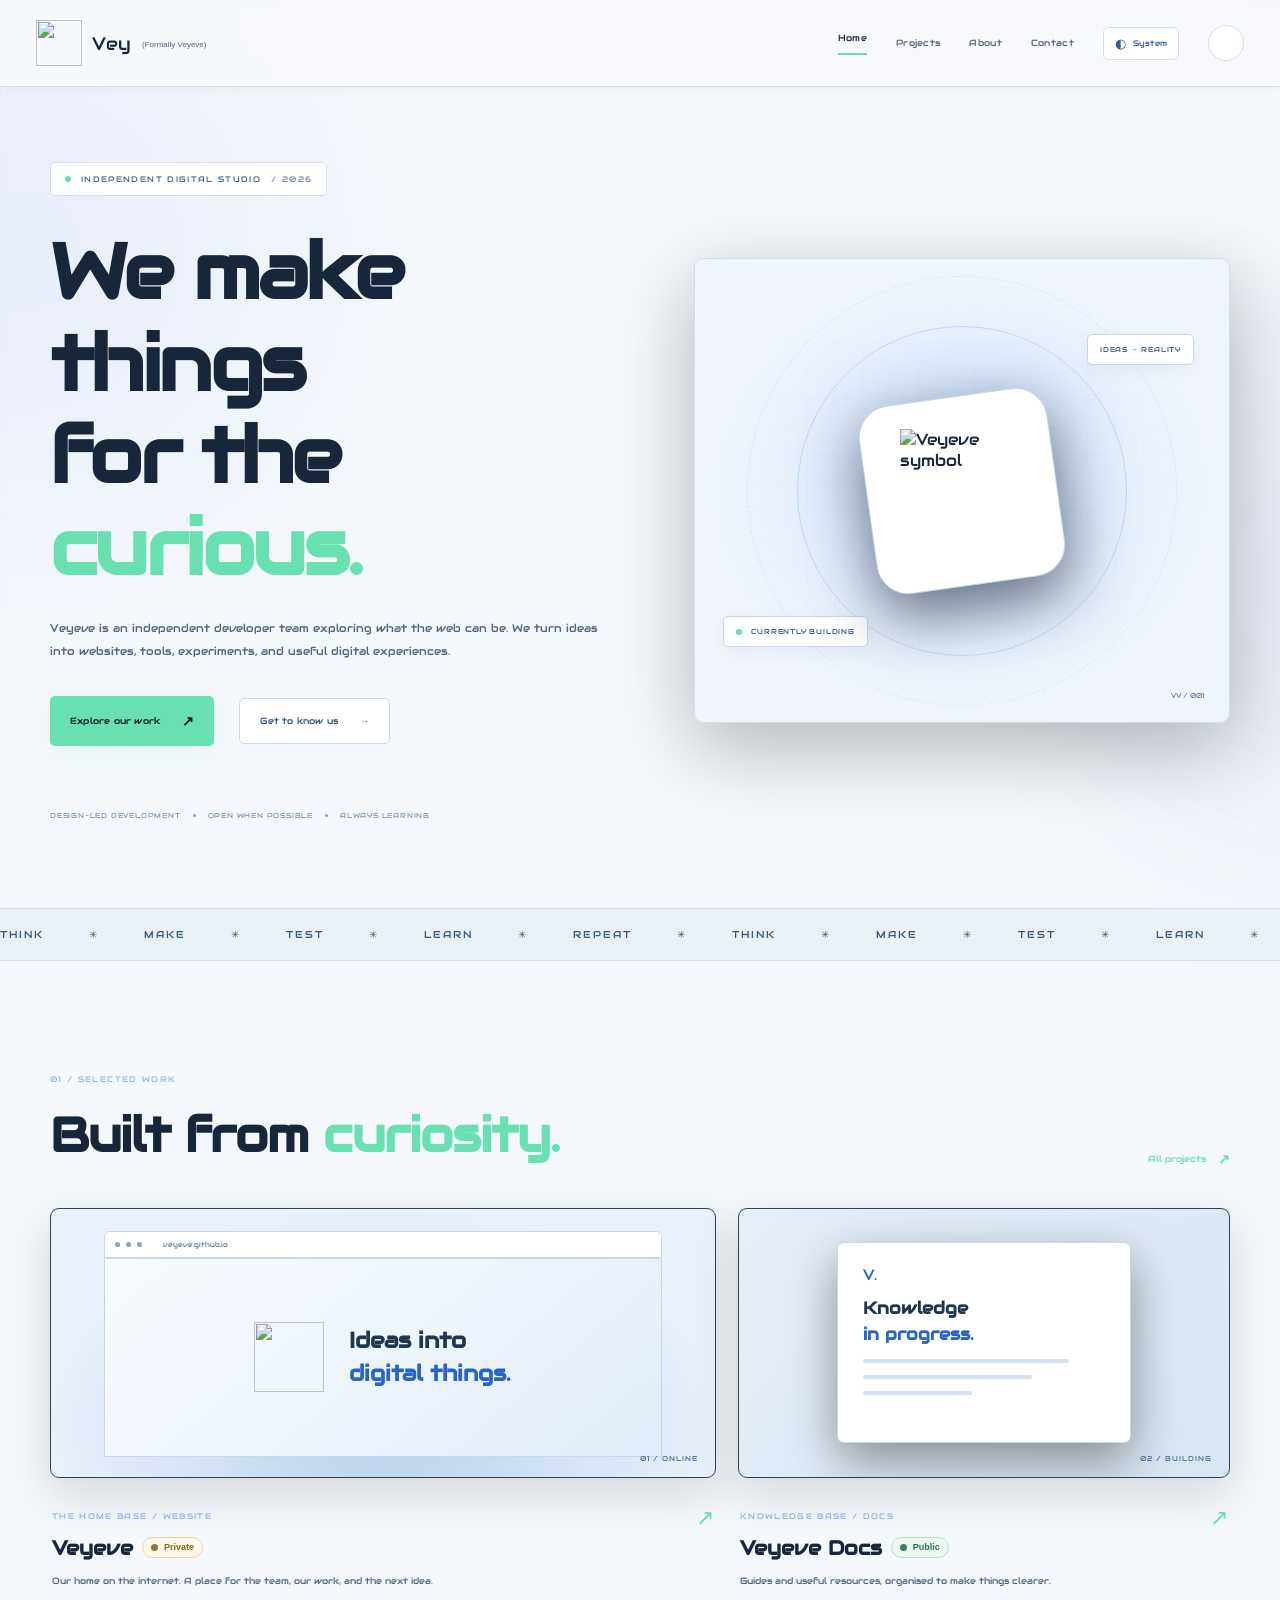
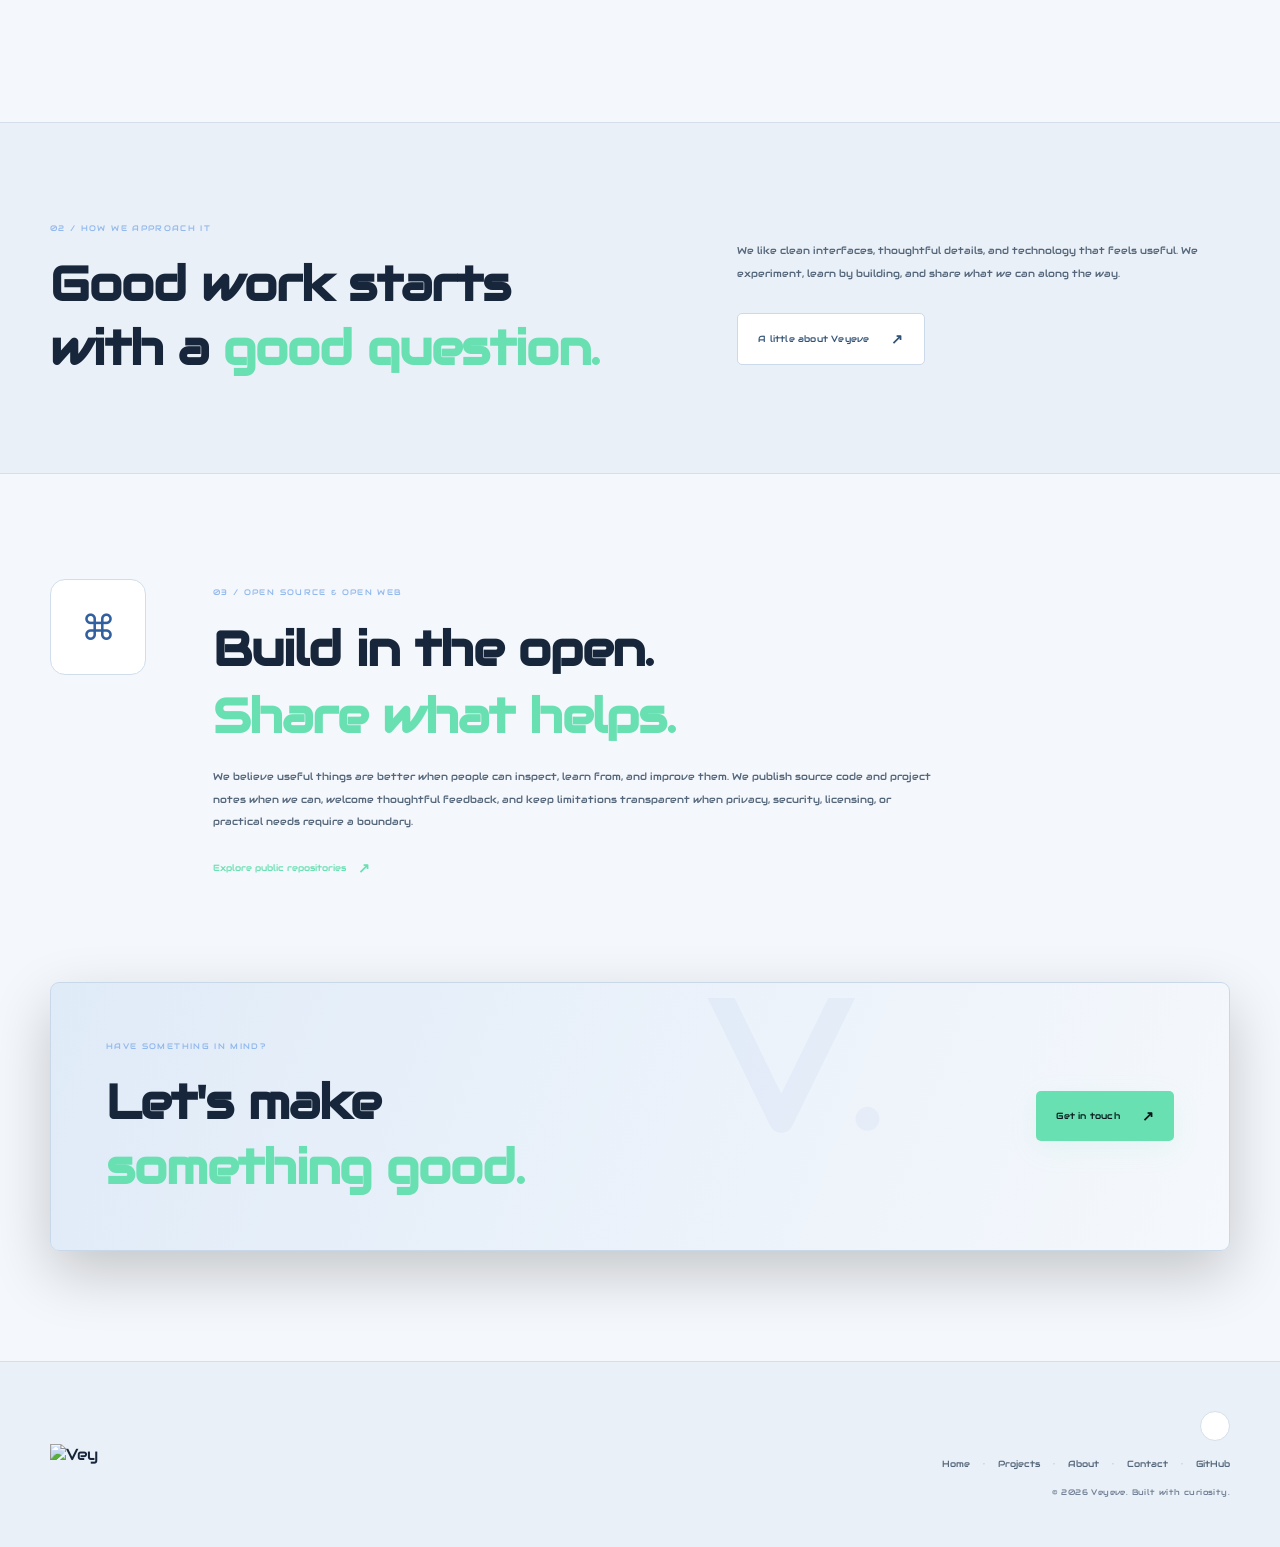
==== commit 401b8e0f: "Remove registered trademark symbols from site copy" ====
--- a/index.html
+++ b/index.html
@@ -12,14 +12,14 @@
 
   gtag('config', 'G-8D0683J9H3');
 </script><meta name="description" content="Independent developers building useful things, curious experiments, and thoughtful experiences for the web.">
-<meta property="og:title" content="Vey (Formally Veyeve®) — Independent digital studio"><meta property="og:description" content="Independent developers building useful things, curious experiments, and thoughtful experiences for the web.">
-<title>Vey (Formally Veyeve®) — Independent digital studio</title><link rel="icon" href="https://raw.githubusercontent.com/Veyeve/veyeve.github.io/main/favicon.ico" sizes="any">
+<meta property="og:title" content="Vey (Formally Veyeve) — Independent digital studio"><meta property="og:description" content="Independent developers building useful things, curious experiments, and thoughtful experiences for the web.">
+<title>Vey (Formally Veyeve) — Independent digital studio</title><link rel="icon" href="https://raw.githubusercontent.com/Veyeve/veyeve.github.io/main/favicon.ico" sizes="any">
 <link rel="preconnect" href="https://fonts.googleapis.com"><link rel="preconnect" href="https://fonts.gstatic.com" crossorigin>
 <link href="https://fonts.googleapis.com/css2?family=Audiowide&display=swap" rel="stylesheet">
 <link rel="stylesheet" href="styles.css"><script src="script.js" defer></script>
 </head><body>
 <div class="ambient ambient-one"></div><div class="ambient ambient-two"></div><header class="site-header"><div class="nav-wrap">
-<a class="brand" href="index.html" aria-label="Vey home"><img src="https://raw.githubusercontent.com/Veyeve/veyeve.github.io/main/logo.png" alt=""><span>Vey <small class="brand-former">(Formally Veyeve®)</small></span></a>
+<a class="brand" href="index.html" aria-label="Vey home"><img src="https://raw.githubusercontent.com/Veyeve/veyeve.github.io/main/logo.png" alt=""><span>Vey <small class="brand-former">(Formally Veyeve)</small></span></a>
 <button class="menu-toggle" aria-label="Open navigation" aria-expanded="false" aria-controls="primary-nav"><i></i><i></i></button>
 <nav class="primary-nav" id="primary-nav" aria-label="Main navigation">
 <a class="active" href="index.html">Home</a><a class="" href="projects.html">Projects</a><a class="" href="about.html">About</a><a class="" href="contact.html">Contact</a>
